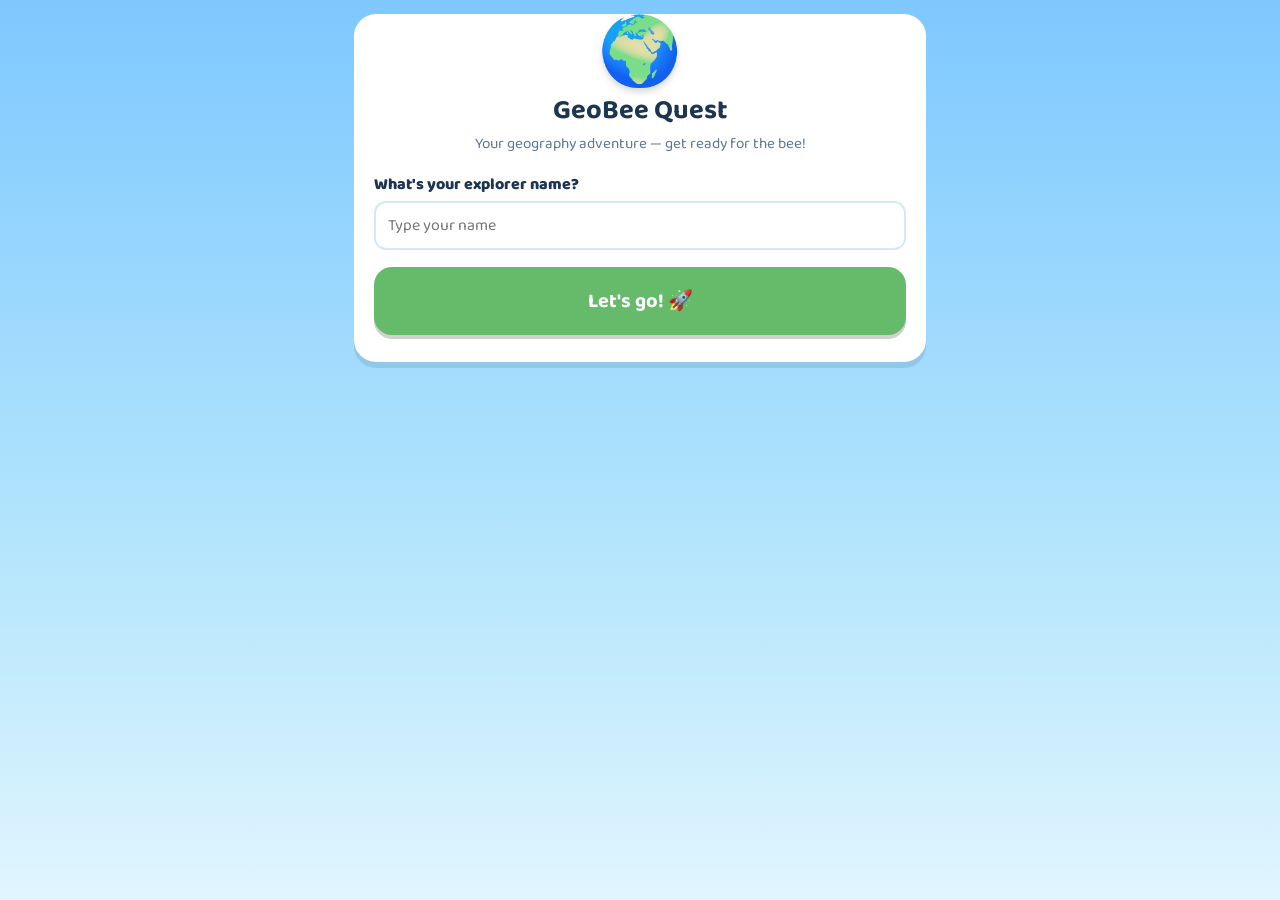
==== geo-bee-quest/index.html @ e9748aa7 "Add GeoBee Quest: adaptive geography-bee training app for kids Static web app (no build step, no AI " ====
<!DOCTYPE html>
<html lang="en">
<head>
  <meta charset="UTF-8" />
  <meta name="viewport" content="width=device-width, initial-scale=1.0, user-scalable=no" />
  <meta name="theme-color" content="#7ec8ff" />
  <title>GeoBee Quest 🌍</title>
  <link rel="icon" href="data:image/svg+xml,<svg xmlns='http://www.w3.org/2000/svg' viewBox='0 0 100 100'><text y='.9em' font-size='90'>🌍</text></svg>" />
  <link rel="preconnect" href="https://fonts.googleapis.com" />
  <link href="https://fonts.googleapis.com/css2?family=Baloo+2:wght@500;700;800&display=swap" rel="stylesheet" />
  <link rel="stylesheet" href="css/style.css" />
</head>
<body>
  <div id="app">
    <div id="screen-welcome" class="screen"></div>
    <div id="screen-home" class="screen"></div>
    <div id="screen-quiz" class="screen"></div>
    <div id="screen-summary" class="screen"></div>
    <div id="screen-progress" class="screen"></div>
    <div id="screen-settings" class="screen"></div>
  </div>
  <noscript><p style="text-align:center;padding:2rem">GeoBee Quest needs JavaScript to run.</p></noscript>
  <script src="js/config.js"></script>
  <script src="js/data.js"></script>
  <script src="js/questions.js"></script>
  <script src="js/engine.js"></script>
  <script src="js/sync.js"></script>
  <script src="js/app.js"></script>
</body>
</html>
---- geo-bee-quest/css/style.css ----
/* GeoBee Quest — playful, big-touch-target UI for a young reader. */
* { box-sizing: border-box; margin: 0; padding: 0; }
:root {
  --bg1: #7ec8ff; --bg2: #b3e5fc; --card: #ffffff;
  --ink: #1c3550; --ink-soft: #5b7893;
  --sun: #ffd54f; --grass: #66bb6a; --grass-dark: #2e7d32;
  --berry: #ef5350; --berry-dark: #b71c1c;
  --violet: #7e57c2; --sky: #29b6f6; --amber: #ffa726;
  --radius: 22px;
  --shadow: 0 6px 0 rgba(28, 53, 80, 0.12);
}
html { -webkit-text-size-adjust: 100%; }
body {
  font-family: "Baloo 2", "Comic Sans MS", "Chalkboard SE", "Segoe UI", system-ui, sans-serif;
  background: linear-gradient(180deg, var(--bg1), var(--bg2) 60%, #e1f5fe);
  min-height: 100vh; color: var(--ink);
  display: flex; justify-content: center;
}
#app { width: 100%; max-width: 600px; padding: 14px 14px 40px; }

.screen { display: none; animation: pop-in 0.25s ease; }
.screen.active { display: block; }
@keyframes pop-in { from { opacity: 0; transform: translateY(8px); } to { opacity: 1; transform: none; } }

.card {
  background: var(--card); border-radius: var(--radius);
  box-shadow: var(--shadow); padding: 20px; margin-bottom: 14px;
}

h1 { font-size: 1.7rem; }
h2 { font-size: 1.25rem; margin-bottom: 8px; }
.muted { color: var(--ink-soft); font-size: 0.95rem; }
.center { text-align: center; }

button {
  font-family: inherit; font-size: 1.05rem; font-weight: 700;
  border: none; border-radius: 18px; cursor: pointer;
  padding: 14px 18px; color: #fff; background: var(--sky);
  box-shadow: 0 4px 0 rgba(0, 0, 0, 0.18);
  transition: transform 0.06s ease, filter 0.15s;
  -webkit-tap-highlight-color: transparent;
}
button:active { transform: translateY(3px); box-shadow: 0 1px 0 rgba(0,0,0,0.18); }
button:disabled { filter: grayscale(0.6); opacity: 0.7; cursor: default; }
button.big { width: 100%; font-size: 1.25rem; padding: 18px; margin: 7px 0; }
button.green { background: var(--grass); }
button.violet { background: var(--violet); }
button.amber { background: var(--amber); }
button.berry { background: var(--berry); }
button.ghost {
  background: #eef6ff; color: var(--ink); box-shadow: 0 3px 0 rgba(28,53,80,0.12);
}
button.small { font-size: 0.9rem; padding: 8px 14px; border-radius: 12px; }

/* home */
.mascot { font-size: 4.2rem; line-height: 1; filter: drop-shadow(0 4px 3px rgba(0,0,0,0.15)); }
.hero { text-align: center; padding-top: 8px; }
.rank-chip {
  display: inline-block; background: #fff8e1; border: 2px solid var(--sun);
  border-radius: 999px; padding: 4px 14px; font-weight: 800; margin: 6px 0;
}
.xp-bar { background: #e3f2fd; border-radius: 999px; height: 16px; overflow: hidden; margin: 8px 0 2px; }
.xp-bar > div { background: linear-gradient(90deg, var(--sun), var(--amber)); height: 100%; border-radius: 999px; transition: width 0.6s ease; }
.due-chip { display: inline-block; background: #fff3e0; border-radius: 999px; padding: 4px 12px; font-size: 0.9rem; font-weight: 700; color: #e65100; }

/* quiz */
.quiz-top { display: flex; align-items: center; justify-content: space-between; margin-bottom: 10px; gap: 8px; }
.quiz-top .stat { background: #ffffffcc; border-radius: 999px; padding: 5px 12px; font-weight: 800; font-size: 0.95rem; }
.icon-btn { background: #ffffffcc; color: var(--ink); border-radius: 999px; padding: 6px 13px; box-shadow: none; font-size: 1rem; }
.topic-chip { display: inline-block; background: #ede7f6; color: var(--violet); border-radius: 999px; padding: 3px 12px; font-weight: 800; font-size: 0.85rem; margin-bottom: 8px; }
.mode-chip { display: inline-block; border-radius: 999px; padding: 3px 12px; font-weight: 800; font-size: 0.85rem; margin-bottom: 8px; margin-left: 6px; }
.mode-review { background: #fff3e0; color: #e65100; }
.mode-challenge { background: #fce4ec; color: #ad1457; }
.mode-reask { background: #e1f5fe; color: #01579b; }
.prompt { font-size: 1.35rem; font-weight: 800; line-height: 1.35; margin: 6px 0 14px; }
.qmedia { text-align: center; margin: 10px 0 16px; }
.qmedia img.flag { width: min(200px, 60%); border-radius: 10px; box-shadow: 0 3px 10px rgba(0,0,0,0.25); }
.qmedia .flag-emoji { font-size: 5rem; line-height: 1; }

.options { display: grid; gap: 10px; }
.options.flags { grid-template-columns: 1fr 1fr; }
.opt {
  background: #f2f7ff; color: var(--ink); text-align: left;
  border: 3px solid #d7e7fb; border-radius: 16px; padding: 14px 16px;
  font-size: 1.1rem; font-weight: 700; box-shadow: 0 3px 0 #d7e7fb;
}
.options.flags .opt { text-align: center; }
.opt img.flag { width: 90%; max-width: 130px; border-radius: 8px; box-shadow: 0 2px 6px rgba(0,0,0,0.2); }
.opt .flag-emoji { font-size: 3rem; }
.opt.correct { background: #e8f5e9; border-color: var(--grass); box-shadow: 0 3px 0 var(--grass); }
.opt.wrong { background: #ffebee; border-color: var(--berry); box-shadow: 0 3px 0 var(--berry); animation: shake 0.35s; }
.opt.reveal { border-color: var(--grass); }
@keyframes shake { 0%,100% { transform: translateX(0); } 25% { transform: translateX(-6px); } 75% { transform: translateX(6px); } }

.typed-row { display: flex; gap: 8px; margin-top: 6px; }
.typed-row input {
  flex: 1; font-family: inherit; font-size: 1.15rem; font-weight: 700;
  padding: 12px 14px; border: 3px solid #d7e7fb; border-radius: 14px; color: var(--ink);
}
.typed-row input:focus { outline: none; border-color: var(--sky); }

.feedback { border-radius: 16px; padding: 14px 16px; margin-top: 14px; animation: pop-in 0.2s ease; }
.feedback.good { background: #e8f5e9; border: 3px solid var(--grass); }
.feedback.bad { background: #ffebee; border: 3px solid var(--berry); }
.feedback .headline { font-size: 1.15rem; font-weight: 800; }
.feedback .fact { margin-top: 6px; font-size: 0.98rem; color: var(--ink-soft); }
.feedback .xp-gain { color: var(--grass-dark); font-weight: 800; }

.teach { text-align: center; padding: 10px 0; }
.teach .new-tag { display: inline-block; background: #fff8e1; border: 2px solid var(--sun); color: #b26a00; border-radius: 999px; padding: 3px 14px; font-weight: 800; margin-bottom: 12px; }
.teach .teach-main { font-size: 1.45rem; font-weight: 800; line-height: 1.4; margin-bottom: 10px; }
.teach .fact { color: var(--ink-soft); margin-bottom: 8px; }

/* summary */
.stars { font-size: 3.2rem; letter-spacing: 6px; }
.summary-line { font-size: 1.2rem; font-weight: 800; margin: 6px 0; }
.event-chip { display: inline-block; background: #ede7f6; border-radius: 999px; padding: 6px 14px; margin: 4px; font-weight: 700; }

/* progress */
.topic-row { margin-bottom: 14px; }
.topic-head { display: flex; justify-content: space-between; align-items: baseline; font-weight: 800; }
.tier-stars { color: var(--amber); font-size: 0.95rem; }
.bar { background: #e3f2fd; height: 14px; border-radius: 999px; overflow: hidden; margin: 5px 0; display: flex; }
.bar .seg-mastered { background: var(--grass); height: 100%; }
.bar .seg-known { background: #aed581; height: 100%; }
.bar .seg-learning { background: var(--sun); height: 100%; }
.counts { font-size: 0.85rem; color: var(--ink-soft); }
.weak-list { margin: 6px 0 0 0; padding-left: 18px; font-size: 0.92rem; color: var(--ink-soft); }
.badge-grid { display: flex; flex-wrap: wrap; gap: 8px; }
.badge-tile { background: #f9fbe7; border: 2px solid #dce775; border-radius: 14px; padding: 8px 12px; text-align: center; min-width: 86px; }
.badge-tile.locked { filter: grayscale(1); opacity: 0.45; border-color: #ddd; background: #f5f5f5; }
.badge-tile .b-emoji { font-size: 1.6rem; }
.badge-tile .b-name { font-size: 0.78rem; font-weight: 800; }

/* settings */
.field { margin: 10px 0; }
.field label { font-weight: 800; display: block; margin-bottom: 4px; }
.field input[type="text"], .field input[type="email"], .field input[type="password"], .field textarea {
  width: 100%; font-family: inherit; font-size: 1rem; padding: 10px 12px;
  border: 2px solid #d7e7fb; border-radius: 12px; color: var(--ink);
}
.toggle-row { display: flex; align-items: center; justify-content: space-between; padding: 9px 0; border-bottom: 1px dashed #e0ecf8; }
.toggle-row:last-child { border-bottom: none; }
.toggle-row .t-label { font-weight: 700; }
.switch { position: relative; width: 52px; height: 30px; flex: none; }
.switch input { opacity: 0; width: 0; height: 0; }
.switch span {
  position: absolute; inset: 0; background: #cfd8dc; border-radius: 999px; transition: 0.2s; cursor: pointer;
}
.switch span::before {
  content: ""; position: absolute; width: 24px; height: 24px; border-radius: 50%;
  background: #fff; top: 3px; left: 3px; transition: 0.2s; box-shadow: 0 1px 3px rgba(0,0,0,0.3);
}
.switch input:checked + span { background: var(--grass); }
.switch input:checked + span::before { transform: translateX(22px); }

.row { display: flex; gap: 8px; flex-wrap: wrap; }
.row > button { flex: 1; }
.note { font-size: 0.85rem; color: var(--ink-soft); margin-top: 6px; }
.sync-ok { color: var(--grass-dark); font-weight: 700; }
.sync-warn { color: #e65100; font-weight: 700; }

/* confetti */
.confetti { position: fixed; top: -40px; font-size: 1.6rem; pointer-events: none; z-index: 99; animation: fall linear forwards; }
@keyframes fall {
  to { transform: translateY(110vh) rotate(720deg); opacity: 0.7; }
}
@media (max-width: 380px) {
  .prompt { font-size: 1.18rem; }
  .options.flags { grid-template-columns: 1fr; }
}
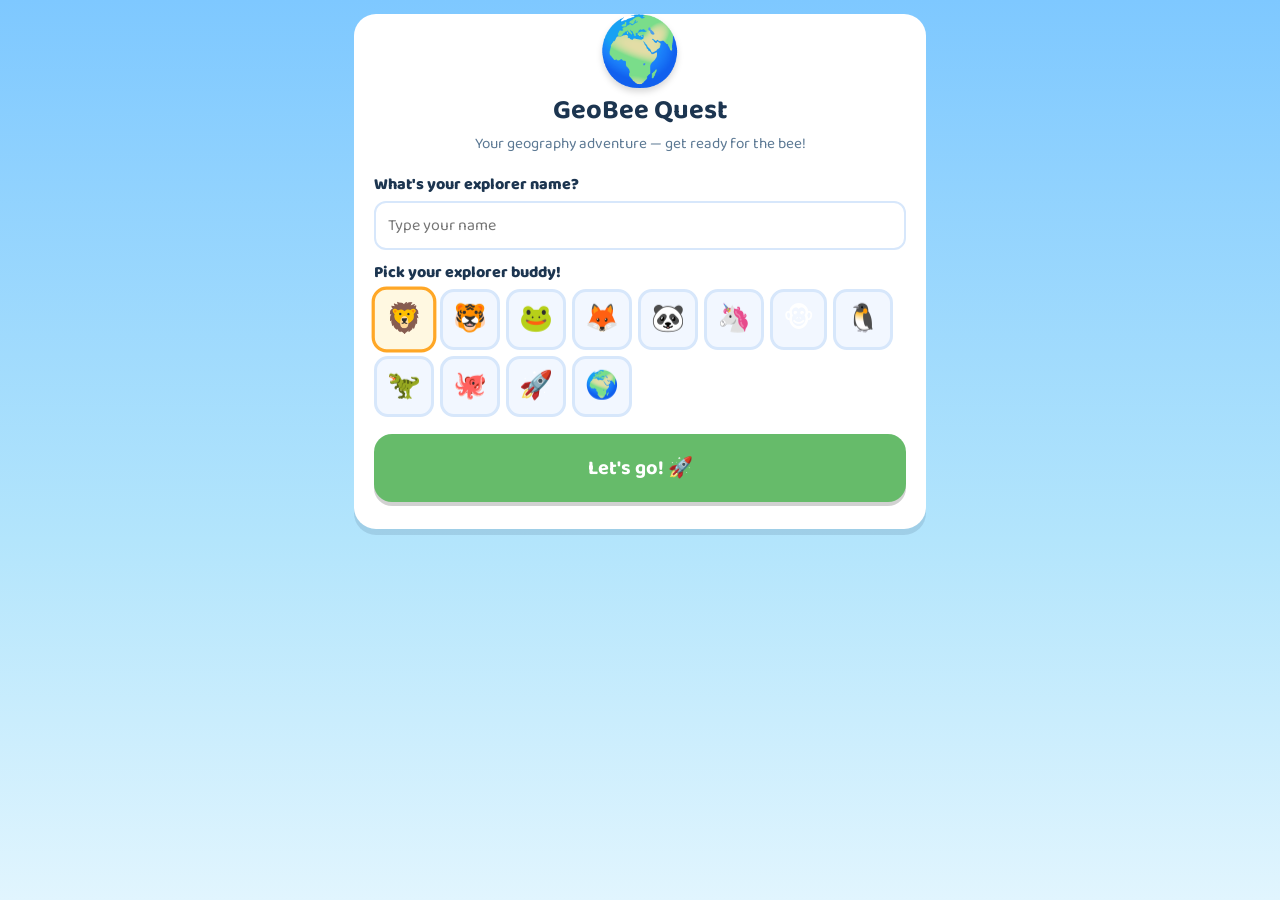
==== commit 2e9eb3f6: "GeoBee Quest v2: maps, voice answers, countdown coach, profiles, fun layer - Real map questions: tap" ====
--- a/geo-bee-quest/index.html
+++ b/geo-bee-quest/index.html
@@ -22,6 +22,7 @@
   <noscript><p style="text-align:center;padding:2rem">GeoBee Quest needs JavaScript to run.</p></noscript>
   <script src="js/config.js"></script>
   <script src="js/data.js"></script>
+  <script src="js/maps.js"></script>
   <script src="js/questions.js"></script>
   <script src="js/engine.js"></script>
   <script src="js/sync.js"></script>
--- a/geo-bee-quest/css/style.css
+++ b/geo-bee-quest/css/style.css
@@ -169,3 +169,55 @@
   .prompt { font-size: 1.18rem; }
   .options.flags { grid-template-columns: 1fr; }
 }
+
+/* ---- v2: maps ---- */
+.map-svg { width: 100%; height: auto; background: #dff2ff; border-radius: 14px; }
+.map-svg path { fill: #f0e6c8; stroke: #b9a97e; stroke-width: 1; }
+.map-svg.world path { fill: #e8dfc2; stroke: #b9a97e; stroke-width: 0.6; }
+.map-svg path.hl { fill: var(--violet); stroke: #4527a0; stroke-width: 1.5; }
+.map-svg.clickable path { cursor: pointer; }
+.map-svg.clickable path:hover { fill: #ffe082; }
+.map-svg path.good { fill: var(--grass); stroke: var(--grass-dark); animation: map-pop 0.5s ease; }
+.map-svg path.bad { fill: var(--berry); stroke: var(--berry-dark); animation: shake 0.35s; }
+@keyframes map-pop { 0% { opacity: 0.3; } 50% { opacity: 1; } }
+.pulse-ring { fill: none; stroke: #ff6f00; stroke-width: 3; animation: pulse-ring 1.2s ease-out infinite; pointer-events: none; }
+@keyframes pulse-ring { 0% { r: 14; opacity: 1; } 100% { r: 34; opacity: 0; } }
+
+/* ---- v2: fun ---- */
+.mascot.bounce { animation: bounce 2.4s ease-in-out infinite; display: inline-block; }
+@keyframes bounce { 0%, 100% { transform: translateY(0); } 50% { transform: translateY(-8px); } }
+.avatar-grid { display: flex; flex-wrap: wrap; gap: 6px; }
+.avatar-pick { font-size: 1.7rem; background: #f2f7ff; border: 3px solid #d7e7fb; border-radius: 14px; padding: 6px 10px; box-shadow: none; }
+.avatar-pick.sel { border-color: var(--amber); background: #fff8e1; transform: scale(1.08); }
+.avatar-chip { position: absolute; top: 12px; right: 12px; font-size: 1.5rem; background: #f2f7ff; border: 2px solid #d7e7fb; border-radius: 999px; padding: 6px 10px; box-shadow: none; }
+.hero { position: relative; }
+.celebrate-overlay {
+  position: fixed; inset: 0; background: rgba(28, 53, 80, 0.55); z-index: 90;
+  display: flex; align-items: center; justify-content: center; animation: pop-in 0.2s ease; padding: 20px;
+}
+.celebrate-box {
+  background: #fff; border-radius: 24px; padding: 26px; text-align: center;
+  max-width: 480px; width: 100%; max-height: 84vh; overflow-y: auto; box-shadow: 0 10px 40px rgba(0,0,0,0.35);
+}
+.celebrate-box .c-emoji { font-size: 4.5rem; animation: bounce 1.2s ease-in-out infinite; }
+.profile-list { display: flex; flex-direction: column; gap: 8px; margin-top: 12px; }
+.sticker-grid { display: flex; flex-wrap: wrap; gap: 6px; justify-content: center; margin: 12px 0; }
+.sticker { font-size: 1.9rem; background: #f9fbe7; border: 2px solid #dce775; border-radius: 12px; padding: 5px 8px; }
+.sticker.locked { filter: grayscale(1); opacity: 0.35; }
+.coach { background: #fffde7; border: 2px dashed var(--sun); }
+.coach-line { font-size: 1.02rem; margin: 4px 0; }
+.quest-bar { display: flex; align-items: center; gap: 10px; margin-top: 8px; font-weight: 800; font-size: 0.95rem; }
+#btn-mic.listening { animation: pulse 1s infinite; background: var(--berry); }
+@keyframes pulse { 0%, 100% { transform: scale(1); } 50% { transform: scale(1.12); } }
+
+/* ---- v2: print review sheet ---- */
+#print-sheet { display: none; }
+@media print {
+  body { background: #fff; display: block; }
+  #app, .confetti, .celebrate-overlay { display: none !important; }
+  #print-sheet { display: block !important; font-family: Georgia, serif; color: #000; padding: 24px; }
+  #print-sheet h1 { font-size: 20pt; margin-bottom: 4px; }
+  #print-sheet h2 { font-size: 14pt; margin: 14px 0 4px; }
+  #print-sheet ul { margin-left: 20px; }
+  #print-sheet li { margin: 3px 0; font-size: 11pt; }
+}
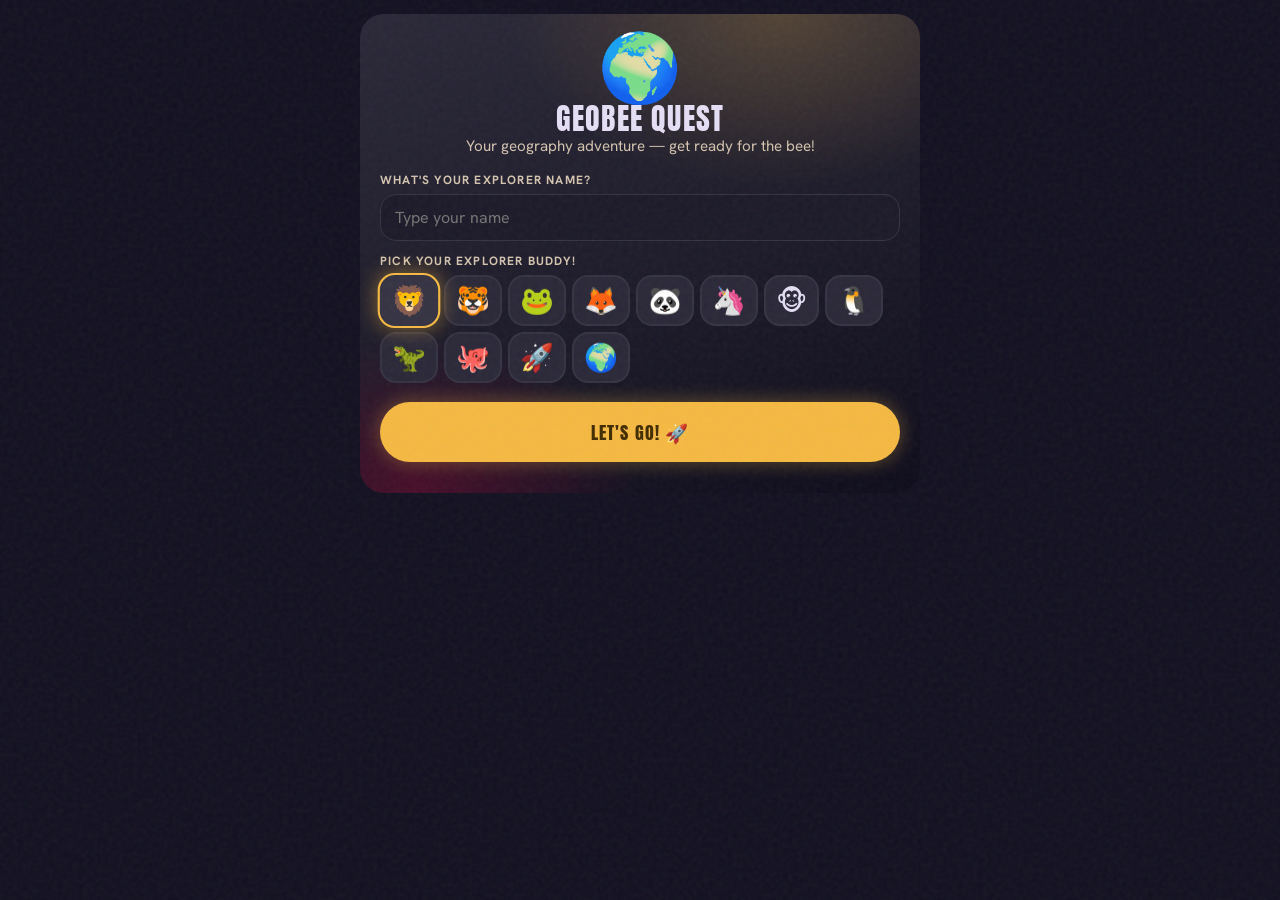
==== commit 6df24dea: "Restyle to TollyPlay Night-Show design system Port the Modern Cinematic pattern language from tollyp" ====
--- a/geo-bee-quest/index.html
+++ b/geo-bee-quest/index.html
@@ -3,14 +3,14 @@
 <head>
   <meta charset="UTF-8" />
   <meta name="viewport" content="width=device-width, initial-scale=1.0, user-scalable=no" />
-  <meta name="theme-color" content="#7ec8ff" />
+  <meta name="theme-color" content="#131121" />
   <title>GeoBee Quest 🌍</title>
   <link rel="icon" href="data:image/svg+xml,<svg xmlns='http://www.w3.org/2000/svg' viewBox='0 0 100 100'><text y='.9em' font-size='90'>🌍</text></svg>" />
   <link rel="preconnect" href="https://fonts.googleapis.com" />
-  <link href="https://fonts.googleapis.com/css2?family=Baloo+2:wght@500;700;800&display=swap" rel="stylesheet" />
+  <link href="https://fonts.googleapis.com/css2?family=Anton&family=Hanken+Grotesk:wght@400;500;700&display=swap" rel="stylesheet" />
   <link rel="stylesheet" href="css/style.css" />
 </head>
-<body>
+<body class="film-grain">
   <div id="app">
     <div id="screen-welcome" class="screen"></div>
     <div id="screen-home" class="screen"></div>
--- a/geo-bee-quest/css/style.css
+++ b/geo-bee-quest/css/style.css
@@ -1,223 +1,371 @@
-/* GeoBee Quest — playful, big-touch-target UI for a young reader. */
+/* GeoBee Quest — "Night Expedition" theme.
+ * Design language ported from TollyPlay's Night-Show system (design/DESIGN.md):
+ * Midnight Indigo tonal layering (no drop shadows), Marquee Gold primary,
+ * magenta-red urgency, emerald success, Anton display + Hanken Grotesk body,
+ * full-pill buttons, glow accents, film-grain overlay, blurred overlays.
+ */
 * { box-sizing: border-box; margin: 0; padding: 0; }
 :root {
-  --bg1: #7ec8ff; --bg2: #b3e5fc; --card: #ffffff;
-  --ink: #1c3550; --ink-soft: #5b7893;
-  --sun: #ffd54f; --grass: #66bb6a; --grass-dark: #2e7d32;
-  --berry: #ef5350; --berry-dark: #b71c1c;
-  --violet: #7e57c2; --sky: #29b6f6; --amber: #ffa726;
-  --radius: 22px;
-  --shadow: 0 6px 0 rgba(28, 53, 80, 0.12);
-}
-html { -webkit-text-size-adjust: 100%; }
+  /* Night-Show palette */
+  --surface: #131121;
+  --surface-lowest: #0e0c1b;
+  --surface-low: #1c1a29;
+  --surface-container: #201e2d;
+  --surface-high: #2a2838;
+  --surface-highest: #353343;
+  --on-surface: #e5dff5;
+  --on-variant: #d4c4af;
+  --outline: #9c8f7b;
+  --outline-variant: #504535;
+
+  --gold: #f5b942;
+  --gold-bright: #ffda9c;
+  --on-gold: #422d00;
+
+  --urgent: #e4405f;
+  --urgent-deep: #a20234;
+  --urgent-soft: #ffb2b9;
+
+  --success: #34c759;
+  --success-bright: #6efa85;
+
+  --font-display: "Anton", "Arial Narrow", sans-serif;
+  --font-body: "Hanken Grotesk", "Segoe UI", system-ui, sans-serif;
+
+  --r-sm: 0.5rem; --r: 1rem; --r-md: 1.5rem; --r-lg: 2rem; --r-full: 9999px;
+}
+html { -webkit-text-size-adjust: 100%; background: var(--surface); }
 body {
-  font-family: "Baloo 2", "Comic Sans MS", "Chalkboard SE", "Segoe UI", system-ui, sans-serif;
-  background: linear-gradient(180deg, var(--bg1), var(--bg2) 60%, #e1f5fe);
-  min-height: 100vh; color: var(--ink);
+  font-family: var(--font-body);
+  background: var(--surface);
+  min-height: 100vh; color: var(--on-surface);
   display: flex; justify-content: center;
 }
-#app { width: 100%; max-width: 600px; padding: 14px 14px 40px; }
-
-.screen { display: none; animation: pop-in 0.25s ease; }
-.screen.active { display: block; }
+/* Film-grain overlay (base layer, ~5% opacity) */
+body.film-grain::before {
+  content: ""; position: fixed; inset: 0; pointer-events: none; opacity: 0.05;
+  background-image: url("data:image/svg+xml,%3Csvg viewBox='0 0 200 200' xmlns='http://www.w3.org/2000/svg'%3E%3Cfilter id='n'%3E%3CfeTurbulence type='fractalNoise' baseFrequency='0.9' numOctaves='2'/%3E%3C/filter%3E%3Crect width='100%25' height='100%25' filter='url(%23n)'/%3E%3C/svg%3E");
+  z-index: 50;
+}
+#app { width: 100%; max-width: 600px; padding: 14px 20px 48px; }
+
+.screen { display: none; }
+.screen.active { display: block; animation: rise 0.5s cubic-bezier(0.2, 0.7, 0.3, 1) both; }
+@keyframes rise { from { opacity: 0; transform: translateY(18px); } to { opacity: 1; transform: none; } }
 @keyframes pop-in { from { opacity: 0; transform: translateY(8px); } to { opacity: 1; transform: none; } }
 
 .card {
-  background: var(--card); border-radius: var(--radius);
-  box-shadow: var(--shadow); padding: 20px; margin-bottom: 14px;
-}
-
-h1 { font-size: 1.7rem; }
-h2 { font-size: 1.25rem; margin-bottom: 8px; }
-.muted { color: var(--ink-soft); font-size: 0.95rem; }
+  background: var(--surface-container); border-radius: var(--r-md);
+  padding: 24px 20px; margin-bottom: 16px;
+}
+
+h1 {
+  font-family: var(--font-display); font-weight: 400; font-size: 1.9rem;
+  letter-spacing: 0.04em; text-transform: uppercase; line-height: 1.15;
+}
+h2 {
+  font-family: var(--font-display); font-weight: 400; font-size: 1.25rem;
+  letter-spacing: 0.05em; text-transform: uppercase; color: var(--gold-bright);
+  margin-bottom: 10px;
+}
+.muted { color: var(--on-variant); font-size: 0.95rem; }
 .center { text-align: center; }
-
+.title-sheen {
+  background: linear-gradient(110deg, #e5dff5 38%, #ffda9c 50%, #f5b942 55%, #e5dff5 66%);
+  background-size: 200% auto;
+  -webkit-background-clip: text; background-clip: text; color: transparent;
+  animation: sheen 5s linear infinite;
+}
+@keyframes sheen { 0% { background-position: 200% center; } 100% { background-position: -200% center; } }
+
+/* ---- buttons: full-pill, gold primary, tonal secondary ---- */
 button {
-  font-family: inherit; font-size: 1.05rem; font-weight: 700;
-  border: none; border-radius: 18px; cursor: pointer;
-  padding: 14px 18px; color: #fff; background: var(--sky);
-  box-shadow: 0 4px 0 rgba(0, 0, 0, 0.18);
-  transition: transform 0.06s ease, filter 0.15s;
+  font-family: var(--font-body); font-size: 1rem; font-weight: 700;
+  border: none; border-radius: var(--r-full); cursor: pointer;
+  padding: 13px 20px; color: var(--on-surface); background: var(--surface-high);
+  transition: transform 0.12s ease, opacity 0.15s, box-shadow 0.2s;
   -webkit-tap-highlight-color: transparent;
-}
-button:active { transform: translateY(3px); box-shadow: 0 1px 0 rgba(0,0,0,0.18); }
-button:disabled { filter: grayscale(0.6); opacity: 0.7; cursor: default; }
-button.big { width: 100%; font-size: 1.25rem; padding: 18px; margin: 7px 0; }
-button.green { background: var(--grass); }
-button.violet { background: var(--violet); }
-button.amber { background: var(--amber); }
-button.berry { background: var(--berry); }
-button.ghost {
-  background: #eef6ff; color: var(--ink); box-shadow: 0 3px 0 rgba(28,53,80,0.12);
-}
-button.small { font-size: 0.9rem; padding: 8px 14px; border-radius: 12px; }
-
-/* home */
-.mascot { font-size: 4.2rem; line-height: 1; filter: drop-shadow(0 4px 3px rgba(0,0,0,0.15)); }
-.hero { text-align: center; padding-top: 8px; }
+  min-height: 48px;
+}
+button:hover { opacity: 0.92; }
+button:active { transform: scale(0.95); }
+button:disabled { opacity: 0.5; cursor: default; }
+button.big {
+  width: 100%; margin: 7px 0; padding: 16px 20px;
+  font-family: var(--font-display); font-weight: 400; font-size: 1.15rem;
+  letter-spacing: 0.06em; text-transform: uppercase;
+}
+button.green {
+  background: var(--gold); color: var(--on-gold);
+  box-shadow: 0 0 18px 2px rgb(245 185 66 / 0.3);
+}
+button.violet { background: var(--surface-highest); color: var(--gold-bright); border: 1px solid var(--outline-variant); }
+button.amber { background: var(--surface-highest); color: var(--urgent-soft); border: 1px solid var(--outline-variant); }
+button.berry { background: var(--urgent-deep); color: #ffdad6; }
+button.ghost { background: var(--surface-high); color: var(--on-surface); }
+button.small { font-size: 0.85rem; padding: 8px 16px; min-height: 36px; }
+
+/* ---- hero: cinematic backdrop with marquee glows ---- */
+.hero {
+  text-align: center; padding-top: 20px; position: relative; overflow: hidden;
+  background:
+    radial-gradient(ellipse 80% 60% at 75% 0%, rgb(245 185 66 / 0.22), transparent 60%),
+    radial-gradient(ellipse 60% 50% at 10% 100%, rgb(162 2 52 / 0.35), transparent 65%),
+    linear-gradient(160deg, #2a2838 0%, #1c1a29 55%, #0e0c1b 100%);
+}
+.mascot { font-size: 4.2rem; line-height: 1; }
+.mascot.bounce { animation: floaty 6s ease-in-out infinite; display: inline-block; }
+@keyframes floaty { 0%, 100% { transform: translateY(0); } 50% { transform: translateY(-8px); } }
 .rank-chip {
-  display: inline-block; background: #fff8e1; border: 2px solid var(--sun);
-  border-radius: 999px; padding: 4px 14px; font-weight: 800; margin: 6px 0;
-}
-.xp-bar { background: #e3f2fd; border-radius: 999px; height: 16px; overflow: hidden; margin: 8px 0 2px; }
-.xp-bar > div { background: linear-gradient(90deg, var(--sun), var(--amber)); height: 100%; border-radius: 999px; transition: width 0.6s ease; }
-.due-chip { display: inline-block; background: #fff3e0; border-radius: 999px; padding: 4px 12px; font-size: 0.9rem; font-weight: 700; color: #e65100; }
-
-/* quiz */
-.quiz-top { display: flex; align-items: center; justify-content: space-between; margin-bottom: 10px; gap: 8px; }
-.quiz-top .stat { background: #ffffffcc; border-radius: 999px; padding: 5px 12px; font-weight: 800; font-size: 0.95rem; }
-.icon-btn { background: #ffffffcc; color: var(--ink); border-radius: 999px; padding: 6px 13px; box-shadow: none; font-size: 1rem; }
-.topic-chip { display: inline-block; background: #ede7f6; color: var(--violet); border-radius: 999px; padding: 3px 12px; font-weight: 800; font-size: 0.85rem; margin-bottom: 8px; }
-.mode-chip { display: inline-block; border-radius: 999px; padding: 3px 12px; font-weight: 800; font-size: 0.85rem; margin-bottom: 8px; margin-left: 6px; }
-.mode-review { background: #fff3e0; color: #e65100; }
-.mode-challenge { background: #fce4ec; color: #ad1457; }
-.mode-reask { background: #e1f5fe; color: #01579b; }
-.prompt { font-size: 1.35rem; font-weight: 800; line-height: 1.35; margin: 6px 0 14px; }
+  display: inline-block; background: var(--surface-container);
+  border: 1px solid var(--outline-variant);
+  border-radius: var(--r-full); padding: 5px 14px; margin: 6px 3px;
+  font-size: 0.78rem; font-weight: 700; letter-spacing: 0.1em; text-transform: uppercase;
+  color: var(--gold-bright);
+}
+.xp-bar { background: var(--surface-lowest); border-radius: var(--r-full); height: 12px; overflow: hidden; margin: 12px 0 4px; }
+.xp-bar > div {
+  background: linear-gradient(90deg, var(--gold), var(--gold-bright)); height: 100%;
+  border-radius: var(--r-full); transition: width 0.6s ease;
+  box-shadow: 0 0 12px rgb(245 185 66 / 0.5);
+}
+.due-chip {
+  display: inline-block; background: var(--surface-high); border-radius: var(--r-full);
+  padding: 4px 12px; font-size: 0.8rem; font-weight: 700; letter-spacing: 0.06em; color: var(--gold);
+}
+
+/* ---- quiz ---- */
+.quiz-top {
+  position: sticky; top: 0; z-index: 40;
+  display: flex; align-items: center; justify-content: space-between;
+  gap: 8px; margin: 0 -20px 12px; padding: 10px 20px;
+  background: rgb(19 17 33 / 0.8); backdrop-filter: blur(16px); -webkit-backdrop-filter: blur(16px);
+}
+.quiz-top .stat {
+  background: var(--surface-container); border-radius: var(--r-full);
+  padding: 6px 13px; font-weight: 700; font-size: 0.85rem; letter-spacing: 0.08em; color: var(--on-variant);
+}
+.icon-btn { background: var(--surface-container); color: var(--on-surface); padding: 8px 15px; min-height: 40px; font-size: 0.95rem; }
+.topic-chip, .mode-chip {
+  display: inline-block; border-radius: var(--r-full); padding: 4px 12px;
+  font-size: 0.72rem; font-weight: 700; letter-spacing: 0.1em; text-transform: uppercase;
+  margin-bottom: 10px;
+}
+.topic-chip { background: var(--surface-high); color: var(--gold-bright); }
+.mode-chip { margin-left: 6px; }
+.mode-review { background: var(--surface-high); color: var(--gold); }
+.mode-challenge { background: var(--urgent-deep); color: var(--urgent-soft); }
+.mode-reask { background: var(--surface-highest); color: var(--success-bright); }
+.prompt { font-size: 1.32rem; font-weight: 700; line-height: 1.4; margin: 6px 0 14px; }
 .qmedia { text-align: center; margin: 10px 0 16px; }
-.qmedia img.flag { width: min(200px, 60%); border-radius: 10px; box-shadow: 0 3px 10px rgba(0,0,0,0.25); }
+.qmedia img.flag { width: min(200px, 60%); border-radius: var(--r-sm); box-shadow: 0 0 20px rgb(0 0 0 / 0.5); }
 .qmedia .flag-emoji { font-size: 5rem; line-height: 1; }
 
+/* Answer chips: stroked when idle, fill green/red on validation */
 .options { display: grid; gap: 10px; }
 .options.flags { grid-template-columns: 1fr 1fr; }
 .opt {
-  background: #f2f7ff; color: var(--ink); text-align: left;
-  border: 3px solid #d7e7fb; border-radius: 16px; padding: 14px 16px;
-  font-size: 1.1rem; font-weight: 700; box-shadow: 0 3px 0 #d7e7fb;
-}
+  background: var(--surface-high); color: var(--on-surface); text-align: left;
+  border: 1px solid var(--surface-highest); border-radius: var(--r);
+  padding: 15px 18px; font-size: 1.05rem; font-weight: 600; min-height: 52px;
+}
+.opt:hover { border-color: var(--gold); opacity: 1; }
 .options.flags .opt { text-align: center; }
-.opt img.flag { width: 90%; max-width: 130px; border-radius: 8px; box-shadow: 0 2px 6px rgba(0,0,0,0.2); }
+.opt img.flag { width: 90%; max-width: 130px; border-radius: var(--r-sm); }
 .opt .flag-emoji { font-size: 3rem; }
-.opt.correct { background: #e8f5e9; border-color: var(--grass); box-shadow: 0 3px 0 var(--grass); }
-.opt.wrong { background: #ffebee; border-color: var(--berry); box-shadow: 0 3px 0 var(--berry); animation: shake 0.35s; }
-.opt.reveal { border-color: var(--grass); }
+.opt.correct {
+  background: rgb(52 199 89 / 0.16); border-color: var(--success); color: var(--success-bright);
+  box-shadow: 0 0 18px 2px rgb(52 199 89 / 0.3);
+}
+.opt.wrong {
+  background: rgb(164 2 52 / 0.25); border-color: var(--urgent); color: var(--urgent-soft);
+  animation: shake 0.35s;
+}
+.opt.reveal { border-color: var(--success); color: var(--success-bright); }
 @keyframes shake { 0%,100% { transform: translateX(0); } 25% { transform: translateX(-6px); } 75% { transform: translateX(6px); } }
 
 .typed-row { display: flex; gap: 8px; margin-top: 6px; }
 .typed-row input {
-  flex: 1; font-family: inherit; font-size: 1.15rem; font-weight: 700;
-  padding: 12px 14px; border: 3px solid #d7e7fb; border-radius: 14px; color: var(--ink);
-}
-.typed-row input:focus { outline: none; border-color: var(--sky); }
-
-.feedback { border-radius: 16px; padding: 14px 16px; margin-top: 14px; animation: pop-in 0.2s ease; }
-.feedback.good { background: #e8f5e9; border: 3px solid var(--grass); }
-.feedback.bad { background: #ffebee; border: 3px solid var(--berry); }
-.feedback .headline { font-size: 1.15rem; font-weight: 800; }
-.feedback .fact { margin-top: 6px; font-size: 0.98rem; color: var(--ink-soft); }
-.feedback .xp-gain { color: var(--grass-dark); font-weight: 800; }
+  flex: 1; min-width: 0; font-family: var(--font-body); font-size: 1.1rem; font-weight: 600;
+  padding: 12px 16px; background: var(--surface-low); color: var(--on-surface);
+  border: 1px solid var(--surface-highest); border-radius: var(--r);
+}
+.typed-row input::placeholder { color: var(--on-variant); opacity: 0.6; }
+.typed-row input:focus { outline: none; border-color: var(--gold); box-shadow: 0 0 12px rgb(245 185 66 / 0.25); }
+
+.feedback { border-radius: var(--r); padding: 15px 17px; margin-top: 14px; animation: pop-in 0.2s ease; }
+.feedback.good { background: rgb(52 199 89 / 0.12); border: 1px solid var(--success); }
+.feedback.bad { background: rgb(164 2 52 / 0.18); border: 1px solid var(--urgent); }
+.feedback .headline { font-size: 1.12rem; font-weight: 800; }
+.feedback.good .headline { color: var(--success-bright); }
+.feedback.bad .headline { color: var(--urgent-soft); }
+.feedback .fact { margin-top: 6px; font-size: 0.95rem; color: var(--on-variant); }
+.feedback .xp-gain { color: var(--gold); font-weight: 800; }
 
 .teach { text-align: center; padding: 10px 0; }
-.teach .new-tag { display: inline-block; background: #fff8e1; border: 2px solid var(--sun); color: #b26a00; border-radius: 999px; padding: 3px 14px; font-weight: 800; margin-bottom: 12px; }
-.teach .teach-main { font-size: 1.45rem; font-weight: 800; line-height: 1.4; margin-bottom: 10px; }
-.teach .fact { color: var(--ink-soft); margin-bottom: 8px; }
-
-/* summary */
+.teach .new-tag {
+  display: inline-block; background: var(--surface-highest); border: 1px solid var(--gold);
+  color: var(--gold-bright); border-radius: var(--r-full); padding: 4px 14px;
+  font-size: 0.75rem; font-weight: 700; letter-spacing: 0.12em; text-transform: uppercase;
+  margin-bottom: 12px; box-shadow: 0 0 18px 2px rgb(245 185 66 / 0.3);
+}
+.teach .teach-main {
+  font-family: var(--font-display); font-weight: 400; font-size: 1.6rem;
+  letter-spacing: 0.03em; line-height: 1.3; margin-bottom: 10px; color: var(--gold-bright);
+}
+.teach .fact { color: var(--on-variant); margin-bottom: 8px; }
+
+/* ---- summary ---- */
 .stars { font-size: 3.2rem; letter-spacing: 6px; }
-.summary-line { font-size: 1.2rem; font-weight: 800; margin: 6px 0; }
-.event-chip { display: inline-block; background: #ede7f6; border-radius: 999px; padding: 6px 14px; margin: 4px; font-weight: 700; }
-
-/* progress */
-.topic-row { margin-bottom: 14px; }
-.topic-head { display: flex; justify-content: space-between; align-items: baseline; font-weight: 800; }
-.tier-stars { color: var(--amber); font-size: 0.95rem; }
-.bar { background: #e3f2fd; height: 14px; border-radius: 999px; overflow: hidden; margin: 5px 0; display: flex; }
-.bar .seg-mastered { background: var(--grass); height: 100%; }
-.bar .seg-known { background: #aed581; height: 100%; }
-.bar .seg-learning { background: var(--sun); height: 100%; }
-.counts { font-size: 0.85rem; color: var(--ink-soft); }
-.weak-list { margin: 6px 0 0 0; padding-left: 18px; font-size: 0.92rem; color: var(--ink-soft); }
+.summary-line { font-size: 1.15rem; font-weight: 800; margin: 6px 0; }
+.summary-line, .score-display { font-variant-numeric: tabular-nums; }
+.event-chip {
+  display: inline-block; background: var(--surface-highest); border: 1px solid var(--outline-variant);
+  border-radius: var(--r-full); padding: 6px 14px; margin: 4px; font-weight: 700; font-size: 0.9rem;
+  color: var(--gold-bright);
+}
+
+/* ---- progress (parent view) ---- */
+.topic-row { margin-bottom: 16px; }
+.topic-head { display: flex; justify-content: space-between; align-items: baseline; font-weight: 700; }
+.tier-stars { color: var(--gold); font-size: 0.9rem; letter-spacing: 0.08em; }
+.bar { background: var(--surface-lowest); height: 12px; border-radius: var(--r-full); overflow: hidden; margin: 6px 0; display: flex; }
+.bar .seg-mastered { background: var(--success); height: 100%; }
+.bar .seg-known { background: rgb(52 199 89 / 0.45); height: 100%; }
+.bar .seg-learning { background: var(--gold); height: 100%; }
+.counts { font-size: 0.84rem; color: var(--on-variant); }
+.weak-list { margin: 6px 0 0 0; padding-left: 18px; font-size: 0.9rem; color: var(--on-variant); }
 .badge-grid { display: flex; flex-wrap: wrap; gap: 8px; }
-.badge-tile { background: #f9fbe7; border: 2px solid #dce775; border-radius: 14px; padding: 8px 12px; text-align: center; min-width: 86px; }
-.badge-tile.locked { filter: grayscale(1); opacity: 0.45; border-color: #ddd; background: #f5f5f5; }
+.badge-tile {
+  background: var(--surface-high); border: 1px solid var(--outline-variant);
+  border-radius: var(--r); padding: 9px 12px; text-align: center; min-width: 86px;
+}
+.badge-tile.locked { filter: grayscale(1); opacity: 0.35; }
 .badge-tile .b-emoji { font-size: 1.6rem; }
-.badge-tile .b-name { font-size: 0.78rem; font-weight: 800; }
-
-/* settings */
-.field { margin: 10px 0; }
-.field label { font-weight: 800; display: block; margin-bottom: 4px; }
-.field input[type="text"], .field input[type="email"], .field input[type="password"], .field textarea {
-  width: 100%; font-family: inherit; font-size: 1rem; padding: 10px 12px;
-  border: 2px solid #d7e7fb; border-radius: 12px; color: var(--ink);
-}
-.toggle-row { display: flex; align-items: center; justify-content: space-between; padding: 9px 0; border-bottom: 1px dashed #e0ecf8; }
+.badge-tile .b-name { font-size: 0.72rem; font-weight: 700; letter-spacing: 0.05em; text-transform: uppercase; color: var(--on-variant); }
+
+/* ---- settings ---- */
+.field { margin: 12px 0; }
+.field label {
+  font-size: 0.75rem; font-weight: 700; letter-spacing: 0.1em; text-transform: uppercase;
+  color: var(--on-variant); display: block; margin-bottom: 6px;
+}
+.field input[type="text"], .field input[type="email"], .field input[type="password"],
+.field input[type="date"], .field textarea {
+  width: 100%; font-family: var(--font-body); font-size: 1rem; padding: 12px 14px;
+  background: var(--surface-low); color: var(--on-surface);
+  border: 1px solid var(--surface-highest); border-radius: var(--r);
+  color-scheme: dark;
+}
+.field input:focus, .field textarea:focus { outline: none; border-color: var(--gold); }
+.toggle-row { display: flex; align-items: center; justify-content: space-between; padding: 11px 0; border-bottom: 1px solid var(--surface-highest); }
 .toggle-row:last-child { border-bottom: none; }
-.toggle-row .t-label { font-weight: 700; }
+.toggle-row .t-label { font-weight: 600; font-size: 0.98rem; }
 .switch { position: relative; width: 52px; height: 30px; flex: none; }
 .switch input { opacity: 0; width: 0; height: 0; }
-.switch span {
-  position: absolute; inset: 0; background: #cfd8dc; border-radius: 999px; transition: 0.2s; cursor: pointer;
-}
+.switch span { position: absolute; inset: 0; background: var(--surface-highest); border-radius: var(--r-full); transition: 0.2s; cursor: pointer; }
 .switch span::before {
   content: ""; position: absolute; width: 24px; height: 24px; border-radius: 50%;
-  background: #fff; top: 3px; left: 3px; transition: 0.2s; box-shadow: 0 1px 3px rgba(0,0,0,0.3);
-}
-.switch input:checked + span { background: var(--grass); }
-.switch input:checked + span::before { transform: translateX(22px); }
+  background: var(--on-variant); top: 3px; left: 3px; transition: 0.2s;
+}
+.switch input:checked + span { background: var(--gold); box-shadow: 0 0 12px rgb(245 185 66 / 0.4); }
+.switch input:checked + span::before { transform: translateX(22px); background: var(--on-gold); }
 
 .row { display: flex; gap: 8px; flex-wrap: wrap; }
 .row > button { flex: 1; }
-.note { font-size: 0.85rem; color: var(--ink-soft); margin-top: 6px; }
-.sync-ok { color: var(--grass-dark); font-weight: 700; }
-.sync-warn { color: #e65100; font-weight: 700; }
-
-/* confetti */
+.note { font-size: 0.85rem; color: var(--on-variant); margin-top: 6px; }
+.sync-ok { color: var(--success-bright); font-weight: 700; }
+.sync-warn { color: var(--gold); font-weight: 700; }
+textarea { background: var(--surface-low); color: var(--on-surface); border: 1px solid var(--surface-highest); border-radius: var(--r); padding: 10px 12px; font-family: var(--font-body); }
+
+/* ---- confetti ---- */
 .confetti { position: fixed; top: -40px; font-size: 1.6rem; pointer-events: none; z-index: 99; animation: fall linear forwards; }
-@keyframes fall {
-  to { transform: translateY(110vh) rotate(720deg); opacity: 0.7; }
-}
-@media (max-width: 380px) {
-  .prompt { font-size: 1.18rem; }
-  .options.flags { grid-template-columns: 1fr; }
-}
-
-/* ---- v2: maps ---- */
-.map-svg { width: 100%; height: auto; background: #dff2ff; border-radius: 14px; }
-.map-svg path { fill: #f0e6c8; stroke: #b9a97e; stroke-width: 1; }
-.map-svg.world path { fill: #e8dfc2; stroke: #b9a97e; stroke-width: 0.6; }
-.map-svg path.hl { fill: var(--violet); stroke: #4527a0; stroke-width: 1.5; }
+@keyframes fall { to { transform: translateY(110vh) rotate(720deg); opacity: 0.7; } }
+
+/* ---- maps: night atlas ---- */
+.map-svg { width: 100%; height: auto; background: var(--surface-lowest); border-radius: var(--r); }
+.map-svg path { fill: var(--surface-highest); stroke: var(--surface-lowest); stroke-width: 1; }
+.map-svg.world path { stroke-width: 0.6; }
+.map-svg path.hl {
+  fill: var(--gold); stroke: var(--gold-bright); stroke-width: 1.5;
+  filter: drop-shadow(0 0 6px rgb(245 185 66 / 0.7));
+}
 .map-svg.clickable path { cursor: pointer; }
-.map-svg.clickable path:hover { fill: #ffe082; }
-.map-svg path.good { fill: var(--grass); stroke: var(--grass-dark); animation: map-pop 0.5s ease; }
-.map-svg path.bad { fill: var(--berry); stroke: var(--berry-dark); animation: shake 0.35s; }
+.map-svg.clickable path:hover { fill: var(--outline); }
+.map-svg path.good {
+  fill: var(--success); stroke: var(--success-bright);
+  filter: drop-shadow(0 0 6px rgb(52 199 89 / 0.7)); animation: map-pop 0.5s ease;
+}
+.map-svg path.bad { fill: var(--urgent); stroke: var(--urgent-soft); animation: shake 0.35s; }
 @keyframes map-pop { 0% { opacity: 0.3; } 50% { opacity: 1; } }
-.pulse-ring { fill: none; stroke: #ff6f00; stroke-width: 3; animation: pulse-ring 1.2s ease-out infinite; pointer-events: none; }
+.pulse-ring { fill: none; stroke: var(--gold); stroke-width: 3; animation: pulse-ring 1.2s ease-out infinite; pointer-events: none; }
 @keyframes pulse-ring { 0% { r: 14; opacity: 1; } 100% { r: 34; opacity: 0; } }
 
-/* ---- v2: fun ---- */
-.mascot.bounce { animation: bounce 2.4s ease-in-out infinite; display: inline-block; }
-@keyframes bounce { 0%, 100% { transform: translateY(0); } 50% { transform: translateY(-8px); } }
+/* ---- fun layer ---- */
 .avatar-grid { display: flex; flex-wrap: wrap; gap: 6px; }
-.avatar-pick { font-size: 1.7rem; background: #f2f7ff; border: 3px solid #d7e7fb; border-radius: 14px; padding: 6px 10px; box-shadow: none; }
-.avatar-pick.sel { border-color: var(--amber); background: #fff8e1; transform: scale(1.08); }
-.avatar-chip { position: absolute; top: 12px; right: 12px; font-size: 1.5rem; background: #f2f7ff; border: 2px solid #d7e7fb; border-radius: 999px; padding: 6px 10px; box-shadow: none; }
+.avatar-pick {
+  font-size: 1.7rem; background: var(--surface-high); border: 2px solid var(--surface-highest);
+  border-radius: var(--r); padding: 6px 10px; min-height: 48px;
+}
+.avatar-pick.sel {
+  border-color: var(--gold); background: var(--surface-highest);
+  box-shadow: 0 0 18px 2px rgb(245 185 66 / 0.4); transform: scale(1.08);
+}
+.avatar-chip {
+  position: absolute; top: 12px; right: 12px; z-index: 2; font-size: 1.4rem;
+  background: var(--surface-highest); border: 2px solid var(--gold); border-radius: 50%;
+  width: 48px; height: 48px; min-height: 48px; padding: 0;
+  box-shadow: 0 0 18px 2px rgb(245 185 66 / 0.3);
+}
 .hero { position: relative; }
 .celebrate-overlay {
-  position: fixed; inset: 0; background: rgba(28, 53, 80, 0.55); z-index: 90;
+  position: fixed; inset: 0; background: rgb(14 12 27 / 0.6); z-index: 90;
+  backdrop-filter: blur(20px); -webkit-backdrop-filter: blur(20px);
   display: flex; align-items: center; justify-content: center; animation: pop-in 0.2s ease; padding: 20px;
 }
 .celebrate-box {
-  background: #fff; border-radius: 24px; padding: 26px; text-align: center;
-  max-width: 480px; width: 100%; max-height: 84vh; overflow-y: auto; box-shadow: 0 10px 40px rgba(0,0,0,0.35);
-}
-.celebrate-box .c-emoji { font-size: 4.5rem; animation: bounce 1.2s ease-in-out infinite; }
+  background: var(--surface-high); border-radius: var(--r-lg); padding: 28px 24px; text-align: center;
+  max-width: 480px; width: 100%; max-height: 84vh; overflow-y: auto;
+  box-shadow: 0 0 25px rgb(245 185 66 / 0.5);
+}
+.celebrate-box .c-emoji { font-size: 4.5rem; animation: floaty 1.6s ease-in-out infinite; display: inline-block; }
+.celebrate-box h1 { color: var(--gold-bright); }
 .profile-list { display: flex; flex-direction: column; gap: 8px; margin-top: 12px; }
 .sticker-grid { display: flex; flex-wrap: wrap; gap: 6px; justify-content: center; margin: 12px 0; }
-.sticker { font-size: 1.9rem; background: #f9fbe7; border: 2px solid #dce775; border-radius: 12px; padding: 5px 8px; }
-.sticker.locked { filter: grayscale(1); opacity: 0.35; }
-.coach { background: #fffde7; border: 2px dashed var(--sun); }
-.coach-line { font-size: 1.02rem; margin: 4px 0; }
-.quest-bar { display: flex; align-items: center; gap: 10px; margin-top: 8px; font-weight: 800; font-size: 0.95rem; }
-#btn-mic.listening { animation: pulse 1s infinite; background: var(--berry); }
-@keyframes pulse { 0%, 100% { transform: scale(1); } 50% { transform: scale(1.12); } }
-
-/* ---- v2: print review sheet ---- */
+.sticker { font-size: 1.9rem; background: var(--surface-highest); border: 1px solid var(--outline-variant); border-radius: var(--r-sm); padding: 5px 8px; }
+.sticker.locked { filter: grayscale(1); opacity: 0.3; }
+.coach { border: 1px solid var(--outline-variant); position: relative; }
+.coach::before {
+  content: "COACH"; position: absolute; top: -9px; left: 18px;
+  background: var(--gold); color: var(--on-gold); border-radius: var(--r-full);
+  font-size: 0.62rem; font-weight: 800; letter-spacing: 0.14em; padding: 2px 10px;
+}
+.coach-line { font-size: 0.98rem; margin: 4px 0; }
+.coach-line b { color: var(--gold-bright); }
+.quest-bar { display: flex; align-items: center; gap: 10px; margin-top: 10px; font-weight: 700; font-size: 0.85rem; letter-spacing: 0.04em; color: var(--on-variant); }
+#btn-mic.listening { animation: glowPulse 1s infinite; background: var(--urgent-deep); color: var(--urgent-soft); }
+@keyframes glowPulse {
+  0%, 100% { box-shadow: 0 0 18px 2px rgb(245 185 66 / 0.25); }
+  50% { box-shadow: 0 0 32px 8px rgb(245 185 66 / 0.45); }
+}
+
+@media (prefers-reduced-motion: reduce) {
+  .title-sheen, .mascot.bounce, .celebrate-box .c-emoji, .pulse-ring, #btn-mic.listening, .screen.active { animation: none; }
+}
+@media (max-width: 380px) {
+  .prompt { font-size: 1.15rem; }
+  .options.flags { grid-template-columns: 1fr; }
+}
+
+/* ---- print review sheet (always light) ---- */
 #print-sheet { display: none; }
 @media print {
   body { background: #fff; display: block; }
+  body.film-grain::before { display: none; }
   #app, .confetti, .celebrate-overlay { display: none !important; }
   #print-sheet { display: block !important; font-family: Georgia, serif; color: #000; padding: 24px; }
-  #print-sheet h1 { font-size: 20pt; margin-bottom: 4px; }
-  #print-sheet h2 { font-size: 14pt; margin: 14px 0 4px; }
+  #print-sheet h1 { font-size: 20pt; margin-bottom: 4px; font-family: Georgia, serif; text-transform: none; }
+  #print-sheet h2 { font-size: 14pt; margin: 14px 0 4px; font-family: Georgia, serif; color: #000; text-transform: none; }
   #print-sheet ul { margin-left: 20px; }
   #print-sheet li { margin: 3px 0; font-size: 11pt; }
 }
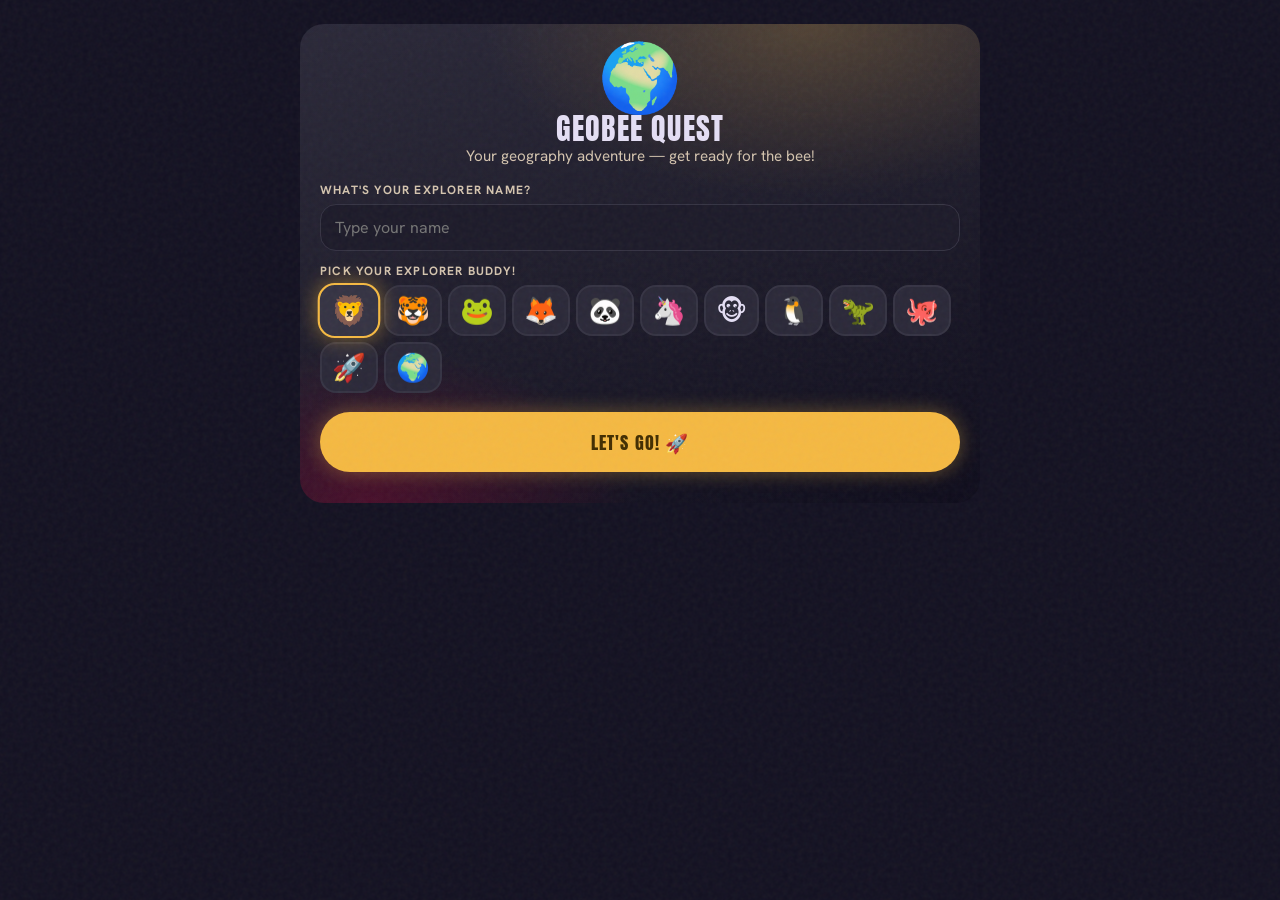
==== commit e96e77de: "v7: desktop sidebar shell layout Co-Authored-By: Claude Fable 5 <noreply@anthropic.com> Claude-Sessi" ====
--- a/geo-bee-quest/index.html
+++ b/geo-bee-quest/index.html
@@ -11,10 +11,12 @@
   <link rel="stylesheet" href="css/style.css" />
 </head>
 <body class="film-grain">
+  <aside id="sidebar" aria-label="navigation"></aside>
   <div id="app">
     <div id="screen-welcome" class="screen"></div>
     <div id="screen-home" class="screen"></div>
     <div id="screen-quiz" class="screen"></div>
+    <div id="screen-learn" class="screen"></div>
     <div id="screen-summary" class="screen"></div>
     <div id="screen-progress" class="screen"></div>
     <div id="screen-settings" class="screen"></div>
--- a/geo-bee-quest/css/style.css
+++ b/geo-bee-quest/css/style.css
@@ -369,3 +369,72 @@
   #print-sheet ul { margin-left: 20px; }
   #print-sheet li { margin: 3px 0; font-size: 11pt; }
 }
+
+/* ---- learn mode ---- */
+.learn-grid { display: grid; grid-template-columns: 1fr 1fr; gap: 10px; }
+.learn-tile {
+  display: flex; flex-direction: column; align-items: center; gap: 4px;
+  background: var(--surface-high); border: 1px solid var(--surface-highest);
+  border-radius: var(--r-md); padding: 16px 10px; min-height: 100px;
+}
+.learn-tile:hover { border-color: var(--gold); opacity: 1; }
+.learn-tile .lt-emoji { font-size: 2rem; }
+.learn-tile .lt-name { font-weight: 700; font-size: 0.92rem; text-align: center; }
+.learn-tile .lt-count { font-size: 0.72rem; font-weight: 700; letter-spacing: 0.08em; text-transform: uppercase; color: var(--gold); }
+.learn-nav { margin-top: 4px; }
+.learn-nav .big { margin: 4px 0; }
+
+/* ---- pyramid clue questions ---- */
+.clue-list { margin: 0 0 4px 20px; }
+.clue-list .clue { margin: 8px 0; font-size: 1.02rem; line-height: 1.45; animation: pop-in 0.25s ease; }
+.clue-list .clue.hidden-clue { display: none; }
+
+/* ---- desktop shell (TollyPlay sidebar pattern, ≥960px) ---- */
+#sidebar { display: none; }
+@media (min-width: 960px) {
+  body { justify-content: flex-start; }
+  #sidebar {
+    display: flex; flex-direction: column; gap: 4px; flex: none;
+    position: sticky; top: 0; height: 100vh; width: 264px;
+    background: var(--surface-low); border-right: 1px solid var(--surface-high);
+    padding: 28px 16px 20px; z-index: 60;
+  }
+  body[data-screen="screen-welcome"] #sidebar { display: none; }
+  body[data-screen="screen-welcome"] { justify-content: center; }
+  #app { max-width: 880px; margin: 0 auto; padding: 24px 32px 60px; }
+  /* quizzes and summaries read best in a narrower column */
+  #screen-quiz, #screen-summary, #screen-welcome { max-width: 680px; margin: 0 auto; }
+  .quiz-top { margin: 0 -32px 12px; padding: 10px 32px; }
+  /* the sidebar carries navigation — hide home's duplicate buttons */
+  #screen-home > button.big, #screen-home > .row { display: none; }
+  .learn-grid { grid-template-columns: repeat(auto-fill, minmax(165px, 1fr)); }
+  .coverage-grid { display: grid; grid-template-columns: 1fr 1fr; column-gap: 28px; }
+  .options:not(.flags) { grid-template-columns: 1fr 1fr; }
+  .options.flags { grid-template-columns: repeat(4, 1fr); }
+}
+.sb-logo { padding: 0 8px 14px; }
+.sb-logo .title-sheen { font-family: var(--font-display); font-size: 1.45rem; letter-spacing: 0.05em; text-transform: uppercase; }
+.sb-sub { font-size: 0.62rem; font-weight: 800; letter-spacing: 0.22em; text-transform: uppercase; color: var(--gold); margin-top: 2px; }
+.sb-nav { display: flex; flex-direction: column; gap: 2px; flex: 1; }
+.sb-nav button {
+  text-align: left; background: none; padding: 11px 14px; min-height: 44px;
+  font-size: 0.98rem; font-weight: 600; color: var(--on-variant); border-radius: var(--r);
+}
+.sb-nav button:hover { background: var(--surface-container); color: var(--on-surface); opacity: 1; }
+.sb-nav button.active {
+  background: var(--surface-container); color: var(--gold-bright);
+  box-shadow: inset 3px 0 0 var(--gold);
+}
+.sb-play { margin: 8px 0; font-size: 1.02rem !important; }
+.sb-profile {
+  display: flex; align-items: center; gap: 10px; text-align: left;
+  background: var(--surface-container); border: 1px solid var(--surface-highest);
+  padding: 10px 12px; border-radius: var(--r-md); line-height: 1.25;
+}
+.sb-profile small { color: var(--on-variant); font-size: 0.72rem; letter-spacing: 0.06em; text-transform: uppercase; }
+.sb-avatar {
+  font-size: 1.3rem; width: 42px; height: 42px; flex: none;
+  display: grid; place-items: center; border-radius: 50%;
+  background: var(--surface-highest); border: 2px solid var(--gold);
+  box-shadow: 0 0 14px rgb(245 185 66 / 0.3);
+}
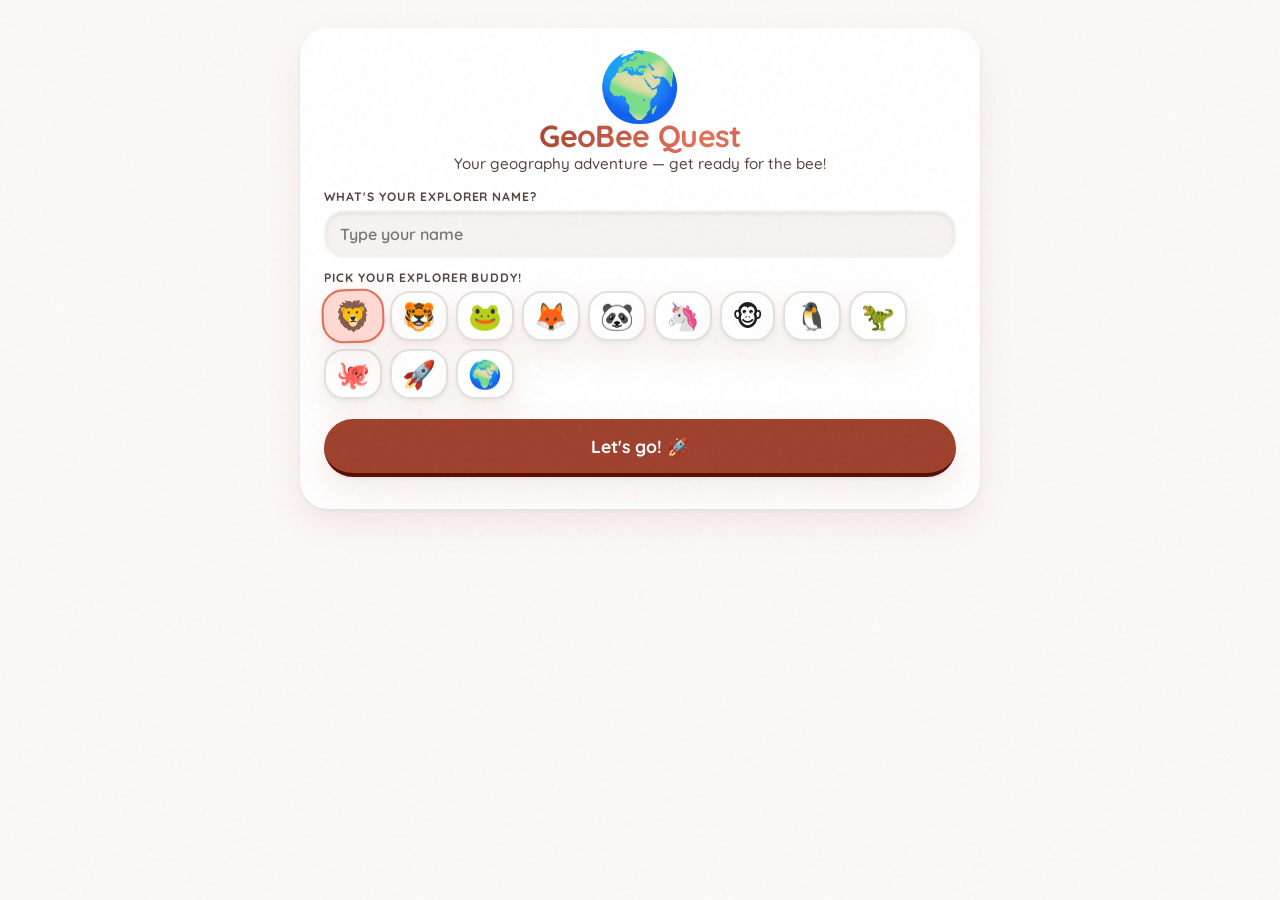
==== commit eee4b69a: "v11: Terra Explorer redesign Co-Authored-By: Claude Fable 5 <noreply@anthropic.com> Claude-Session: " ====
--- a/geo-bee-quest/index.html
+++ b/geo-bee-quest/index.html
@@ -3,11 +3,11 @@
 <head>
   <meta charset="UTF-8" />
   <meta name="viewport" content="width=device-width, initial-scale=1.0, user-scalable=no" />
-  <meta name="theme-color" content="#131121" />
+  <meta name="theme-color" content="#fcf9f8" />
   <title>GeoBee Quest 🌍</title>
   <link rel="icon" href="data:image/svg+xml,<svg xmlns='http://www.w3.org/2000/svg' viewBox='0 0 100 100'><text y='.9em' font-size='90'>🌍</text></svg>" />
   <link rel="preconnect" href="https://fonts.googleapis.com" />
-  <link href="https://fonts.googleapis.com/css2?family=Anton&family=Hanken+Grotesk:wght@400;500;700&display=swap" rel="stylesheet" />
+  <link href="https://fonts.googleapis.com/css2?family=Quicksand:wght@500;600;700&display=swap" rel="stylesheet" />
   <link rel="stylesheet" href="css/style.css" />
 </head>
 <body class="film-grain">
--- a/geo-bee-quest/css/style.css
+++ b/geo-bee-quest/css/style.css
@@ -1,440 +1,453 @@
-/* GeoBee Quest — "Night Expedition" theme.
- * Design language ported from TollyPlay's Night-Show system (design/DESIGN.md):
- * Midnight Indigo tonal layering (no drop shadows), Marquee Gold primary,
- * magenta-red urgency, emerald success, Anton display + Hanken Grotesk body,
- * full-pill buttons, glow accents, film-grain overlay, blurred overlays.
+/* GeoBee Quest — "Terra Explorer" theme.
+ * Playful Tactile design system (design brief: terra_explorer/DESIGN.md):
+ * warm paper surfaces, floating white tiles with soft double shadows,
+ * Terracotta primary with 3D "clay" buttons that sink when pressed,
+ * Sage green secondary/sticker chips, Quicksand type, MAX roundness.
  */
 * { box-sizing: border-box; margin: 0; padding: 0; }
 :root {
-  /* Night-Show palette */
-  --surface: #131121;
-  --surface-lowest: #0e0c1b;
-  --surface-low: #1c1a29;
-  --surface-container: #201e2d;
-  --surface-high: #2a2838;
-  --surface-highest: #353343;
-  --on-surface: #e5dff5;
-  --on-variant: #d4c4af;
-  --outline: #9c8f7b;
-  --outline-variant: #504535;
-
-  --gold: #f5b942;
-  --gold-bright: #ffda9c;
-  --on-gold: #422d00;
-
-  --urgent: #e4405f;
-  --urgent-deep: #a20234;
-  --urgent-soft: #ffb2b9;
-
-  --success: #34c759;
-  --success-bright: #6efa85;
-
-  --font-display: "Anton", "Arial Narrow", sans-serif;
-  --font-body: "Hanken Grotesk", "Segoe UI", system-ui, sans-serif;
-
-  --r-sm: 0.5rem; --r: 1rem; --r-md: 1.5rem; --r-lg: 2rem; --r-full: 9999px;
-}
-html { -webkit-text-size-adjust: 100%; background: var(--surface); }
+  /* Terra Explorer palette */
+  --paper: #fcf9f8;
+  --tile: #ffffff;
+  --tile-low: #f6f3f2;
+  --tile-high: #f0eded;
+  --tile-highest: #e4e2e1;
+  --ink: #1b1c1c;
+  --ink-soft: #56423e;
+  --outline: #89726d;
+  --outline-soft: #ddc0ba;
+
+  --terra: #9f402d;        /* primary — deep clay */
+  --terra-bright: #e2725b; /* primary container — salmon */
+  --terra-soft: #ffdad3;
+  --terra-deep: #5a0d02;
+
+  --sage: #56642b;
+  --sage-bright: #d6e7a1;
+  --sage-soft: #eef4d9;
+
+  --sand: #e9e2d3;
+  --error: #ba1a1a;
+  --error-soft: #ffdad6;
+  --sun: #f5c518;
+
+  --font-body: "Quicksand", "Comfortaa", "Segoe UI", system-ui, sans-serif;
+  --font-display: "Quicksand", "Comfortaa", "Segoe UI", system-ui, sans-serif;
+
+  --r-sm: 0.75rem; --r: 1.25rem; --r-md: 1.75rem; --r-lg: 2.25rem; --r-full: 9999px;
+  /* double tactile shadow: sharp close + wide diffused */
+  --shadow: 0 2px 4px rgb(27 28 28 / 0.05), 0 14px 34px rgb(159 64 45 / 0.10);
+  --shadow-lift: 0 4px 8px rgb(27 28 28 / 0.06), 0 22px 44px rgb(159 64 45 / 0.14);
+}
+html { -webkit-text-size-adjust: 100%; background: var(--paper); }
 body {
-  font-family: var(--font-body);
-  background: var(--surface);
-  min-height: 100vh; color: var(--on-surface);
+  font-family: var(--font-body); font-weight: 500;
+  background: var(--paper);
+  min-height: 100vh; color: var(--ink);
   display: flex; justify-content: center;
 }
-/* Film-grain overlay (base layer, ~5% opacity) */
+/* Paper grain (very faint) */
 body.film-grain::before {
-  content: ""; position: fixed; inset: 0; pointer-events: none; opacity: 0.05;
+  content: ""; position: fixed; inset: 0; pointer-events: none; opacity: 0.035;
   background-image: url("data:image/svg+xml,%3Csvg viewBox='0 0 200 200' xmlns='http://www.w3.org/2000/svg'%3E%3Cfilter id='n'%3E%3CfeTurbulence type='fractalNoise' baseFrequency='0.9' numOctaves='2'/%3E%3C/filter%3E%3Crect width='100%25' height='100%25' filter='url(%23n)'/%3E%3C/svg%3E");
   z-index: 50;
 }
 #app { width: 100%; max-width: 600px; padding: 14px 20px 48px; }
 
 .screen { display: none; }
-.screen.active { display: block; animation: rise 0.5s cubic-bezier(0.2, 0.7, 0.3, 1) both; }
-@keyframes rise { from { opacity: 0; transform: translateY(18px); } to { opacity: 1; transform: none; } }
+.screen.active { display: block; animation: rise 0.45s cubic-bezier(0.2, 0.7, 0.3, 1) both; }
+@keyframes rise { from { opacity: 0; transform: translateY(14px); } to { opacity: 1; transform: none; } }
 @keyframes pop-in { from { opacity: 0; transform: translateY(8px); } to { opacity: 1; transform: none; } }
 
 .card {
-  background: var(--surface-container); border-radius: var(--r-md);
-  padding: 24px 20px; margin-bottom: 16px;
+  background: var(--tile); border-radius: var(--r-md);
+  padding: 24px; margin-bottom: 18px;
+  box-shadow: var(--shadow);
 }
 
 h1 {
-  font-family: var(--font-display); font-weight: 400; font-size: 1.9rem;
-  letter-spacing: 0.04em; text-transform: uppercase; line-height: 1.15;
+  font-family: var(--font-display); font-weight: 700; font-size: 1.9rem;
+  letter-spacing: -0.02em; line-height: 1.15;
 }
 h2 {
-  font-family: var(--font-display); font-weight: 400; font-size: 1.25rem;
-  letter-spacing: 0.05em; text-transform: uppercase; color: var(--gold-bright);
+  font-family: var(--font-display); font-weight: 700; font-size: 1.3rem;
+  letter-spacing: -0.01em; color: var(--ink);
   margin-bottom: 10px;
 }
-.muted { color: var(--on-variant); font-size: 0.95rem; }
+.muted { color: var(--ink-soft); font-size: 0.95rem; }
 .center { text-align: center; }
 .title-sheen {
-  background: linear-gradient(110deg, #e5dff5 38%, #ffda9c 50%, #f5b942 55%, #e5dff5 66%);
-  background-size: 200% auto;
+  background: linear-gradient(100deg, var(--terra) 30%, var(--terra-bright) 60%, var(--terra) 90%);
   -webkit-background-clip: text; background-clip: text; color: transparent;
-  animation: sheen 5s linear infinite;
-}
-@keyframes sheen { 0% { background-position: 200% center; } 100% { background-position: -200% center; } }
-
-/* ---- buttons: full-pill, gold primary, tonal secondary ---- */
+}
+
+/* ---- buttons: thick pills, clay 3D press-to-sink ---- */
 button {
   font-family: var(--font-body); font-size: 1rem; font-weight: 700;
   border: none; border-radius: var(--r-full); cursor: pointer;
-  padding: 13px 20px; color: var(--on-surface); background: var(--surface-high);
-  transition: transform 0.12s ease, opacity 0.15s, box-shadow 0.2s;
+  padding: 13px 20px; color: var(--ink); background: var(--tile);
+  box-shadow: var(--shadow);
+  transition: transform 0.1s ease, box-shadow 0.15s ease, filter 0.15s;
   -webkit-tap-highlight-color: transparent;
   min-height: 48px;
 }
-button:hover { opacity: 0.92; }
-button:active { transform: scale(0.95); }
-button:disabled { opacity: 0.5; cursor: default; }
+button:hover { box-shadow: var(--shadow-lift); transform: translateY(-1px); }
+button:active { transform: translateY(2px); box-shadow: 0 1px 2px rgb(27 28 28 / 0.10); }
+button:disabled { opacity: 0.5; cursor: default; transform: none; }
 button.big {
-  width: 100%; margin: 7px 0; padding: 16px 20px;
-  font-family: var(--font-display); font-weight: 400; font-size: 1.15rem;
-  letter-spacing: 0.06em; text-transform: uppercase;
+  width: 100%; margin: 8px 0; padding: 16px 20px;
+  font-size: 1.1rem; font-weight: 700;
 }
 button.green {
-  background: var(--gold); color: var(--on-gold);
-  box-shadow: 0 0 18px 2px rgb(245 185 66 / 0.3);
-}
-button.violet { background: var(--surface-highest); color: var(--gold-bright); border: 1px solid var(--outline-variant); }
-button.amber { background: var(--surface-highest); color: var(--urgent-soft); border: 1px solid var(--outline-variant); }
-button.berry { background: var(--urgent-deep); color: #ffdad6; }
-button.ghost { background: var(--surface-high); color: var(--on-surface); }
-button.small { font-size: 0.85rem; padding: 8px 16px; min-height: 36px; }
-
-/* ---- hero: cinematic backdrop with marquee glows ---- */
+  background: var(--terra); color: #fff;
+  border-bottom: 4px solid var(--terra-deep);
+}
+button.green:active { border-bottom-width: 1px; }
+button.violet { background: var(--terra-soft); color: var(--terra-deep); border-bottom: 4px solid var(--outline-soft); }
+button.violet:active { border-bottom-width: 1px; }
+button.amber { background: var(--sage-bright); color: var(--sage); border-bottom: 4px solid #bdce89; }
+button.amber:active { border-bottom-width: 1px; }
+button.berry { background: var(--error-soft); color: var(--error); border-bottom: 4px solid #e7b6b1; }
+button.ghost { background: var(--tile); color: var(--ink); }
+button.small { font-size: 0.9rem; padding: 8px 16px; min-height: 38px; }
+
+/* ---- hero ---- */
 .hero {
-  text-align: center; padding-top: 20px; position: relative; overflow: hidden;
-  background:
-    radial-gradient(ellipse 80% 60% at 75% 0%, rgb(245 185 66 / 0.22), transparent 60%),
-    radial-gradient(ellipse 60% 50% at 10% 100%, rgb(162 2 52 / 0.35), transparent 65%),
-    linear-gradient(160deg, #2a2838 0%, #1c1a29 55%, #0e0c1b 100%);
+  text-align: center; padding-top: 24px; position: relative; overflow: hidden;
+  background: var(--tile);
 }
 .mascot { font-size: 4.2rem; line-height: 1; }
 .mascot.bounce { animation: floaty 6s ease-in-out infinite; display: inline-block; }
-@keyframes floaty { 0%, 100% { transform: translateY(0); } 50% { transform: translateY(-8px); } }
+@keyframes floaty { 0%, 100% { transform: translateY(0) rotate(-2deg); } 50% { transform: translateY(-8px) rotate(2deg); } }
 .rank-chip {
-  display: inline-block; background: var(--surface-container);
-  border: 1px solid var(--outline-variant);
-  border-radius: var(--r-full); padding: 5px 14px; margin: 6px 3px;
-  font-size: 0.78rem; font-weight: 700; letter-spacing: 0.1em; text-transform: uppercase;
-  color: var(--gold-bright);
-}
-.xp-bar { background: var(--surface-lowest); border-radius: var(--r-full); height: 12px; overflow: hidden; margin: 12px 0 4px; }
+  display: inline-block; background: var(--sage-bright); color: var(--sage);
+  border: 2px solid transparent;
+  border-radius: var(--r-full); padding: 5px 15px; margin: 6px 3px;
+  font-size: 0.8rem; font-weight: 700; letter-spacing: 0.05em; text-transform: uppercase;
+}
+.xp-bar { background: var(--tile-high); border-radius: var(--r-full); height: 14px; overflow: hidden; margin: 12px 0 4px; box-shadow: inset 0 2px 4px rgb(27 28 28 / 0.08); }
 .xp-bar > div {
-  background: linear-gradient(90deg, var(--gold), var(--gold-bright)); height: 100%;
+  background: var(--sage); height: 100%;
   border-radius: var(--r-full); transition: width 0.6s ease;
-  box-shadow: 0 0 12px rgb(245 185 66 / 0.5);
 }
 .due-chip {
-  display: inline-block; background: var(--surface-high); border-radius: var(--r-full);
-  padding: 4px 12px; font-size: 0.8rem; font-weight: 700; letter-spacing: 0.06em; color: var(--gold);
+  display: inline-block; background: var(--terra-soft); border-radius: var(--r-full);
+  padding: 4px 13px; font-size: 0.82rem; font-weight: 700; color: var(--terra);
 }
 
 /* ---- quiz ---- */
 .quiz-top {
   position: sticky; top: 0; z-index: 40;
   display: flex; align-items: center; justify-content: space-between;
-  gap: 8px; margin: 0 -20px 12px; padding: 10px 20px;
-  background: rgb(19 17 33 / 0.8); backdrop-filter: blur(16px); -webkit-backdrop-filter: blur(16px);
+  gap: 8px; margin: 0 -20px 14px; padding: 10px 20px;
+  background: rgb(252 249 248 / 0.85); backdrop-filter: blur(12px); -webkit-backdrop-filter: blur(12px);
 }
 .quiz-top .stat {
-  background: var(--surface-container); border-radius: var(--r-full);
-  padding: 6px 13px; font-weight: 700; font-size: 0.85rem; letter-spacing: 0.08em; color: var(--on-variant);
-}
-.icon-btn { background: var(--surface-container); color: var(--on-surface); padding: 8px 15px; min-height: 40px; font-size: 0.95rem; }
+  background: var(--tile); border-radius: var(--r-full); box-shadow: var(--shadow);
+  padding: 7px 14px; font-weight: 700; font-size: 0.9rem; color: var(--ink-soft);
+}
+.icon-btn { background: var(--tile); color: var(--ink); padding: 8px 15px; min-height: 40px; font-size: 0.95rem; }
 .topic-chip, .mode-chip {
-  display: inline-block; border-radius: var(--r-full); padding: 4px 12px;
-  font-size: 0.72rem; font-weight: 700; letter-spacing: 0.1em; text-transform: uppercase;
+  display: inline-block; border-radius: var(--r-full); padding: 4px 13px;
+  font-size: 0.76rem; font-weight: 700; letter-spacing: 0.05em; text-transform: uppercase;
   margin-bottom: 10px;
 }
-.topic-chip { background: var(--surface-high); color: var(--gold-bright); }
+/* sticker-style chips: sage border, translucent fill */
+.topic-chip { background: var(--sage-soft); color: var(--sage); border: 2px solid var(--sage-bright); }
 .mode-chip { margin-left: 6px; }
-.mode-review { background: var(--surface-high); color: var(--gold); }
-.mode-challenge { background: var(--urgent-deep); color: var(--urgent-soft); }
-.mode-reask { background: var(--surface-highest); color: var(--success-bright); }
-.prompt { font-size: 1.32rem; font-weight: 700; line-height: 1.4; margin: 6px 0 14px; }
+.mode-review { background: var(--sand); color: var(--ink-soft); border: 2px solid #d6ccb4; }
+.mode-challenge { background: var(--terra-soft); color: var(--terra); border: 2px solid #f3b8aa; }
+.mode-reask { background: var(--sage-soft); color: var(--sage); border: 2px solid var(--sage-bright); }
+.prompt { font-size: 1.35rem; font-weight: 700; line-height: 1.4; margin: 6px 0 14px; letter-spacing: -0.01em; }
 .qmedia { text-align: center; margin: 10px 0 16px; }
-.qmedia img.flag { width: min(200px, 60%); border-radius: var(--r-sm); box-shadow: 0 0 20px rgb(0 0 0 / 0.5); }
+.qmedia img.flag { width: min(200px, 60%); border-radius: var(--r-sm); box-shadow: var(--shadow); }
 .qmedia .flag-emoji { font-size: 5rem; line-height: 1; }
 
-/* Answer chips: stroked when idle, fill green/red on validation */
-.options { display: grid; gap: 10px; }
+/* Answer tiles: floating white pills that fill sage/red on validation */
+.options { display: grid; gap: 12px; }
 .options.flags { grid-template-columns: 1fr 1fr; }
 .opt {
-  background: var(--surface-high); color: var(--on-surface); text-align: left;
-  border: 1px solid var(--surface-highest); border-radius: var(--r);
-  padding: 15px 18px; font-size: 1.05rem; font-weight: 600; min-height: 52px;
-}
-.opt:hover { border-color: var(--gold); opacity: 1; }
+  background: var(--tile); color: var(--ink); text-align: left;
+  border: 2px solid transparent; border-radius: var(--r);
+  padding: 15px 18px; font-size: 1.05rem; font-weight: 600; min-height: 54px;
+  box-shadow: var(--shadow);
+}
+.opt:hover { border-color: var(--terra-bright); }
 .options.flags .opt { text-align: center; }
 .opt img.flag { width: 90%; max-width: 130px; border-radius: var(--r-sm); }
 .opt .flag-emoji { font-size: 3rem; }
 .opt.correct {
-  background: rgb(52 199 89 / 0.16); border-color: var(--success); color: var(--success-bright);
-  box-shadow: 0 0 18px 2px rgb(52 199 89 / 0.3);
+  background: var(--sage-bright); border-color: var(--sage); color: var(--sage);
 }
 .opt.wrong {
-  background: rgb(164 2 52 / 0.25); border-color: var(--urgent); color: var(--urgent-soft);
+  background: var(--error-soft); border-color: var(--error); color: var(--error);
   animation: shake 0.35s;
 }
-.opt.reveal { border-color: var(--success); color: var(--success-bright); }
+.opt.reveal { border-color: var(--sage); color: var(--sage); }
 @keyframes shake { 0%,100% { transform: translateX(0); } 25% { transform: translateX(-6px); } 75% { transform: translateX(6px); } }
 
 .typed-row { display: flex; gap: 8px; margin-top: 6px; }
 .typed-row input {
   flex: 1; min-width: 0; font-family: var(--font-body); font-size: 1.1rem; font-weight: 600;
-  padding: 12px 16px; background: var(--surface-low); color: var(--on-surface);
-  border: 1px solid var(--surface-highest); border-radius: var(--r);
-}
-.typed-row input::placeholder { color: var(--on-variant); opacity: 0.6; }
-.typed-row input:focus { outline: none; border-color: var(--gold); box-shadow: 0 0 12px rgb(245 185 66 / 0.25); }
+  padding: 12px 16px; background: var(--tile-low); color: var(--ink);
+  border: 2px solid transparent; border-radius: var(--r);
+  box-shadow: inset 0 2px 5px rgb(27 28 28 / 0.08); /* stamped into the paper */
+}
+.typed-row input::placeholder { color: var(--outline); }
+.typed-row input:focus { outline: none; border-color: var(--terra-bright); }
 
 .feedback { border-radius: var(--r); padding: 15px 17px; margin-top: 14px; animation: pop-in 0.2s ease; }
-.feedback.good { background: rgb(52 199 89 / 0.12); border: 1px solid var(--success); }
-.feedback.bad { background: rgb(164 2 52 / 0.18); border: 1px solid var(--urgent); }
-.feedback .headline { font-size: 1.12rem; font-weight: 800; }
-.feedback.good .headline { color: var(--success-bright); }
-.feedback.bad .headline { color: var(--urgent-soft); }
-.feedback .fact { margin-top: 6px; font-size: 0.95rem; color: var(--on-variant); }
-.feedback .xp-gain { color: var(--gold); font-weight: 800; }
+.feedback.good { background: var(--sage-soft); border: 2px solid var(--sage-bright); }
+.feedback.bad { background: var(--error-soft); border: 2px solid #e7b6b1; }
+.feedback .headline { font-size: 1.12rem; font-weight: 700; }
+.feedback.good .headline { color: var(--sage); }
+.feedback.bad .headline { color: var(--error); }
+.feedback .fact { margin-top: 6px; font-size: 0.95rem; color: var(--ink-soft); }
+.feedback .xp-gain { color: var(--terra); font-weight: 700; }
 
 .teach { text-align: center; padding: 10px 0; }
 .teach .new-tag {
-  display: inline-block; background: var(--surface-highest); border: 1px solid var(--gold);
-  color: var(--gold-bright); border-radius: var(--r-full); padding: 4px 14px;
-  font-size: 0.75rem; font-weight: 700; letter-spacing: 0.12em; text-transform: uppercase;
-  margin-bottom: 12px; box-shadow: 0 0 18px 2px rgb(245 185 66 / 0.3);
+  display: inline-block; background: var(--terra-soft); border: 2px solid var(--terra-bright);
+  color: var(--terra); border-radius: var(--r-full); padding: 4px 14px;
+  font-size: 0.78rem; font-weight: 700; letter-spacing: 0.06em; text-transform: uppercase;
+  margin-bottom: 12px;
 }
 .teach .teach-main {
-  font-family: var(--font-display); font-weight: 400; font-size: 1.6rem;
-  letter-spacing: 0.03em; line-height: 1.3; margin-bottom: 10px; color: var(--gold-bright);
-}
-.teach .fact { color: var(--on-variant); margin-bottom: 8px; }
+  font-family: var(--font-display); font-weight: 700; font-size: 1.55rem;
+  letter-spacing: -0.01em; line-height: 1.3; margin-bottom: 10px; color: var(--terra);
+}
+.teach .fact { color: var(--ink-soft); margin-bottom: 8px; }
 
 /* ---- summary ---- */
 .stars { font-size: 3.2rem; letter-spacing: 6px; }
-.summary-line { font-size: 1.15rem; font-weight: 800; margin: 6px 0; }
-.summary-line, .score-display { font-variant-numeric: tabular-nums; }
+.summary-line { font-size: 1.15rem; font-weight: 700; margin: 6px 0; font-variant-numeric: tabular-nums; }
 .event-chip {
-  display: inline-block; background: var(--surface-highest); border: 1px solid var(--outline-variant);
+  display: inline-block; background: var(--sage-soft); border: 2px solid var(--sage-bright);
   border-radius: var(--r-full); padding: 6px 14px; margin: 4px; font-weight: 700; font-size: 0.9rem;
-  color: var(--gold-bright);
+  color: var(--sage);
 }
 
 /* ---- progress (parent view) ---- */
 .topic-row { margin-bottom: 16px; }
 .topic-head { display: flex; justify-content: space-between; align-items: baseline; font-weight: 700; }
-.tier-stars { color: var(--gold); font-size: 0.9rem; letter-spacing: 0.08em; }
-.bar { background: var(--surface-lowest); height: 12px; border-radius: var(--r-full); overflow: hidden; margin: 6px 0; display: flex; }
-.bar .seg-mastered { background: var(--success); height: 100%; }
-.bar .seg-known { background: rgb(52 199 89 / 0.45); height: 100%; }
-.bar .seg-learning { background: var(--gold); height: 100%; }
-.counts { font-size: 0.84rem; color: var(--on-variant); }
-.weak-list { margin: 6px 0 0 0; padding-left: 18px; font-size: 0.9rem; color: var(--on-variant); }
-.badge-grid { display: flex; flex-wrap: wrap; gap: 8px; }
+.tier-stars { color: var(--terra-bright); font-size: 0.9rem; letter-spacing: 0.08em; }
+.bar { background: var(--tile-high); height: 13px; border-radius: var(--r-full); overflow: hidden; margin: 6px 0; display: flex; box-shadow: inset 0 2px 4px rgb(27 28 28 / 0.07); }
+.bar .seg-mastered { background: var(--sage); height: 100%; }
+.bar .seg-known { background: #a9bd6b; height: 100%; }
+.bar .seg-learning { background: var(--terra-bright); height: 100%; }
+.counts { font-size: 0.84rem; color: var(--ink-soft); }
+.weak-list { margin: 6px 0 0 0; padding-left: 18px; font-size: 0.9rem; color: var(--ink-soft); }
+.badge-grid { display: flex; flex-wrap: wrap; gap: 10px; }
 .badge-tile {
-  background: var(--surface-high); border: 1px solid var(--outline-variant);
-  border-radius: var(--r); padding: 9px 12px; text-align: center; min-width: 86px;
-}
-.badge-tile.locked { filter: grayscale(1); opacity: 0.35; }
+  background: var(--tile); border: 2px solid var(--tile-highest);
+  border-radius: var(--r); padding: 10px 12px; text-align: center; min-width: 88px;
+  box-shadow: var(--shadow);
+}
+.badge-tile.locked { filter: grayscale(1); opacity: 0.45; box-shadow: none; background: var(--tile-low); }
 .badge-tile .b-emoji { font-size: 1.6rem; }
-.badge-tile .b-name { font-size: 0.72rem; font-weight: 700; letter-spacing: 0.05em; text-transform: uppercase; color: var(--on-variant); }
+.badge-tile .b-name { font-size: 0.72rem; font-weight: 700; letter-spacing: 0.04em; text-transform: uppercase; color: var(--ink-soft); }
 
 /* ---- settings ---- */
 .field { margin: 12px 0; }
 .field label {
-  font-size: 0.75rem; font-weight: 700; letter-spacing: 0.1em; text-transform: uppercase;
-  color: var(--on-variant); display: block; margin-bottom: 6px;
+  font-size: 0.76rem; font-weight: 700; letter-spacing: 0.08em; text-transform: uppercase;
+  color: var(--ink-soft); display: block; margin-bottom: 6px;
 }
 .field input[type="text"], .field input[type="email"], .field input[type="password"],
 .field input[type="date"], .field textarea {
-  width: 100%; font-family: var(--font-body); font-size: 1rem; padding: 12px 14px;
-  background: var(--surface-low); color: var(--on-surface);
-  border: 1px solid var(--surface-highest); border-radius: var(--r);
-  color-scheme: dark;
-}
-.field input:focus, .field textarea:focus { outline: none; border-color: var(--gold); }
-.toggle-row { display: flex; align-items: center; justify-content: space-between; padding: 11px 0; border-bottom: 1px solid var(--surface-highest); }
+  width: 100%; font-family: var(--font-body); font-size: 1rem; font-weight: 600; padding: 12px 14px;
+  background: var(--tile-low); color: var(--ink);
+  border: 2px solid transparent; border-radius: var(--r);
+  box-shadow: inset 0 2px 5px rgb(27 28 28 / 0.08);
+  color-scheme: light;
+}
+.field input:focus, .field textarea:focus { outline: none; border-color: var(--terra-bright); }
+.toggle-row { display: flex; align-items: center; justify-content: space-between; padding: 11px 0; border-bottom: 2px dashed var(--tile-highest); }
 .toggle-row:last-child { border-bottom: none; }
 .toggle-row .t-label { font-weight: 600; font-size: 0.98rem; }
-.switch { position: relative; width: 52px; height: 30px; flex: none; }
+.switch { position: relative; width: 54px; height: 32px; flex: none; }
 .switch input { opacity: 0; width: 0; height: 0; }
-.switch span { position: absolute; inset: 0; background: var(--surface-highest); border-radius: var(--r-full); transition: 0.2s; cursor: pointer; }
+.switch span { position: absolute; inset: 0; background: var(--tile-highest); border-radius: var(--r-full); transition: 0.2s; cursor: pointer; box-shadow: inset 0 2px 4px rgb(27 28 28 / 0.1); }
 .switch span::before {
   content: ""; position: absolute; width: 24px; height: 24px; border-radius: 50%;
-  background: var(--on-variant); top: 3px; left: 3px; transition: 0.2s;
-}
-.switch input:checked + span { background: var(--gold); box-shadow: 0 0 12px rgb(245 185 66 / 0.4); }
-.switch input:checked + span::before { transform: translateX(22px); background: var(--on-gold); }
+  background: var(--tile); top: 4px; left: 4px; transition: 0.2s; box-shadow: 0 2px 4px rgb(27 28 28 / 0.2);
+}
+.switch input:checked + span { background: var(--sage); }
+.switch input:checked + span::before { transform: translateX(22px); }
 
 .row { display: flex; gap: 8px; flex-wrap: wrap; }
 .row > button { flex: 1; }
-.note { font-size: 0.85rem; color: var(--on-variant); margin-top: 6px; }
-.sync-ok { color: var(--success-bright); font-weight: 700; }
-.sync-warn { color: var(--gold); font-weight: 700; }
-textarea { background: var(--surface-low); color: var(--on-surface); border: 1px solid var(--surface-highest); border-radius: var(--r); padding: 10px 12px; font-family: var(--font-body); }
+.note { font-size: 0.85rem; color: var(--ink-soft); margin-top: 6px; }
+.sync-ok { color: var(--sage); font-weight: 700; }
+.sync-warn { color: var(--terra); font-weight: 700; }
+textarea { background: var(--tile-low); color: var(--ink); border: 2px solid transparent; border-radius: var(--r); padding: 10px 12px; font-family: var(--font-body); box-shadow: inset 0 2px 5px rgb(27 28 28 / 0.08); }
 
 /* ---- confetti ---- */
 .confetti { position: fixed; top: -40px; font-size: 1.6rem; pointer-events: none; z-index: 99; animation: fall linear forwards; }
 @keyframes fall { to { transform: translateY(110vh) rotate(720deg); opacity: 0.7; } }
 
-/* ---- maps: night atlas ---- */
-.map-svg { width: 100%; height: auto; background: var(--surface-lowest); border-radius: var(--r); }
-.map-svg path { fill: var(--surface-highest); stroke: var(--surface-lowest); stroke-width: 1; }
+/* ---- maps: paper atlas ---- */
+.map-svg { width: 100%; height: auto; background: #cfe4ee; border-radius: var(--r); box-shadow: var(--shadow); }
+.map-svg path { fill: var(--sand); stroke: #c9bda2; stroke-width: 1; }
 .map-svg.world path { stroke-width: 0.6; }
 .map-svg path.hl {
-  fill: var(--gold); stroke: var(--gold-bright); stroke-width: 1.5;
-  filter: drop-shadow(0 0 6px rgb(245 185 66 / 0.7));
+  fill: var(--terra-bright); stroke: var(--terra); stroke-width: 1.5;
+  filter: drop-shadow(0 2px 4px rgb(159 64 45 / 0.5));
 }
 .map-svg.clickable path { cursor: pointer; }
-.map-svg.clickable path:hover { fill: var(--outline); }
+.map-svg.clickable path:hover { fill: var(--sage-bright); }
 .map-svg path.good {
-  fill: var(--success); stroke: var(--success-bright);
-  filter: drop-shadow(0 0 6px rgb(52 199 89 / 0.7)); animation: map-pop 0.5s ease;
-}
-.map-svg path.bad { fill: var(--urgent); stroke: var(--urgent-soft); animation: shake 0.35s; }
+  fill: #8fae4f; stroke: var(--sage);
+  filter: drop-shadow(0 2px 4px rgb(86 100 43 / 0.5)); animation: map-pop 0.5s ease;
+}
+.map-svg path.bad { fill: var(--error-soft); stroke: var(--error); animation: shake 0.35s; }
 @keyframes map-pop { 0% { opacity: 0.3; } 50% { opacity: 1; } }
-.pulse-ring { fill: none; stroke: var(--gold); stroke-width: 3; animation: pulse-ring 1.2s ease-out infinite; pointer-events: none; }
+.pulse-ring { fill: none; stroke: var(--terra); stroke-width: 3; animation: pulse-ring 1.2s ease-out infinite; pointer-events: none; }
 @keyframes pulse-ring { 0% { r: 14; opacity: 1; } 100% { r: 34; opacity: 0; } }
 
 /* ---- fun layer ---- */
-.avatar-grid { display: flex; flex-wrap: wrap; gap: 6px; }
+.avatar-grid { display: flex; flex-wrap: wrap; gap: 8px; }
 .avatar-pick {
-  font-size: 1.7rem; background: var(--surface-high); border: 2px solid var(--surface-highest);
-  border-radius: var(--r); padding: 6px 10px; min-height: 48px;
+  font-size: 1.7rem; background: var(--tile); border: 2px solid var(--tile-highest);
+  border-radius: var(--r); padding: 6px 10px; min-height: 48px; box-shadow: var(--shadow);
 }
 .avatar-pick.sel {
-  border-color: var(--gold); background: var(--surface-highest);
-  box-shadow: 0 0 18px 2px rgb(245 185 66 / 0.4); transform: scale(1.08);
+  border-color: var(--terra-bright); background: var(--terra-soft);
+  transform: scale(1.08) rotate(-2deg);
 }
 .avatar-chip {
-  position: absolute; top: 12px; right: 12px; z-index: 2; font-size: 1.4rem;
-  background: var(--surface-highest); border: 2px solid var(--gold); border-radius: 50%;
+  position: absolute; top: 14px; right: 14px; z-index: 2; font-size: 1.4rem;
+  background: var(--tile); border: 3px solid var(--terra-bright); border-radius: 50%;
   width: 48px; height: 48px; min-height: 48px; padding: 0;
-  box-shadow: 0 0 18px 2px rgb(245 185 66 / 0.3);
 }
 .hero { position: relative; }
 .celebrate-overlay {
-  position: fixed; inset: 0; background: rgb(14 12 27 / 0.6); z-index: 90;
-  backdrop-filter: blur(20px); -webkit-backdrop-filter: blur(20px);
+  position: fixed; inset: 0; background: rgb(27 28 28 / 0.35); z-index: 90;
+  backdrop-filter: blur(10px); -webkit-backdrop-filter: blur(10px);
   display: flex; align-items: center; justify-content: center; animation: pop-in 0.2s ease; padding: 20px;
 }
 .celebrate-box {
-  background: var(--surface-high); border-radius: var(--r-lg); padding: 28px 24px; text-align: center;
+  background: var(--tile); border-radius: var(--r-lg); padding: 28px 24px; text-align: center;
   max-width: 480px; width: 100%; max-height: 84vh; overflow-y: auto;
-  box-shadow: 0 0 25px rgb(245 185 66 / 0.5);
+  box-shadow: var(--shadow-lift);
 }
 .celebrate-box .c-emoji { font-size: 4.5rem; animation: floaty 1.6s ease-in-out infinite; display: inline-block; }
-.celebrate-box h1 { color: var(--gold-bright); }
-.profile-list { display: flex; flex-direction: column; gap: 8px; margin-top: 12px; }
-.sticker-grid { display: flex; flex-wrap: wrap; gap: 6px; justify-content: center; margin: 12px 0; }
-.sticker { font-size: 1.9rem; background: var(--surface-highest); border: 1px solid var(--outline-variant); border-radius: var(--r-sm); padding: 5px 8px; }
-.sticker.locked { filter: grayscale(1); opacity: 0.3; }
-.coach { border: 1px solid var(--outline-variant); position: relative; }
+.celebrate-box h1 { color: var(--terra); }
+.profile-list { display: flex; flex-direction: column; gap: 10px; margin-top: 12px; }
+.sticker-grid { display: flex; flex-wrap: wrap; gap: 8px; justify-content: center; margin: 12px 0; }
+.sticker {
+  font-size: 1.9rem; background: var(--tile); border: 2px solid var(--tile-highest);
+  border-radius: var(--r-sm); padding: 6px 9px; box-shadow: var(--shadow);
+  transform: rotate(-2deg);
+}
+.sticker:nth-child(even) { transform: rotate(2deg); }
+.sticker.locked {
+  filter: grayscale(1); opacity: 0.35; box-shadow: none; transform: none;
+  background: repeating-linear-gradient(45deg, var(--tile-low), var(--tile-low) 6px, var(--tile-high) 6px, var(--tile-high) 12px);
+}
+.coach { background: var(--tile); border: 2px dashed var(--sage-bright); position: relative; }
 .coach::before {
-  content: "COACH"; position: absolute; top: -9px; left: 18px;
-  background: var(--gold); color: var(--on-gold); border-radius: var(--r-full);
-  font-size: 0.62rem; font-weight: 800; letter-spacing: 0.14em; padding: 2px 10px;
+  content: "COACH"; position: absolute; top: -11px; left: 18px;
+  background: var(--sage); color: #fff; border-radius: var(--r-full);
+  font-size: 0.64rem; font-weight: 700; letter-spacing: 0.14em; padding: 3px 12px;
 }
 .coach-line { font-size: 0.98rem; margin: 4px 0; }
-.coach-line b { color: var(--gold-bright); }
-.quest-bar { display: flex; align-items: center; gap: 10px; margin-top: 10px; font-weight: 700; font-size: 0.85rem; letter-spacing: 0.04em; color: var(--on-variant); }
-#btn-mic.listening { animation: glowPulse 1s infinite; background: var(--urgent-deep); color: var(--urgent-soft); }
-@keyframes glowPulse {
-  0%, 100% { box-shadow: 0 0 18px 2px rgb(245 185 66 / 0.25); }
-  50% { box-shadow: 0 0 32px 8px rgb(245 185 66 / 0.45); }
-}
+.coach-line b { color: var(--terra); }
+.quest-bar { display: flex; align-items: center; gap: 10px; margin-top: 10px; font-weight: 700; font-size: 0.88rem; color: var(--ink-soft); }
+#btn-mic.listening { animation: pulse 1s infinite; background: var(--error-soft); color: var(--error); }
+@keyframes pulse { 0%, 100% { transform: scale(1); } 50% { transform: scale(1.1); } }
 
 @media (prefers-reduced-motion: reduce) {
-  .title-sheen, .mascot.bounce, .celebrate-box .c-emoji, .pulse-ring, #btn-mic.listening, .screen.active { animation: none; }
+  .mascot.bounce, .celebrate-box .c-emoji, .pulse-ring, #btn-mic.listening, .screen.active { animation: none; }
 }
 @media (max-width: 380px) {
   .prompt { font-size: 1.15rem; }
   .options.flags { grid-template-columns: 1fr; }
 }
 
-/* ---- print review sheet (always light) ---- */
+/* ---- print review sheet ---- */
 #print-sheet { display: none; }
 @media print {
   body { background: #fff; display: block; }
   body.film-grain::before { display: none; }
-  #app, .confetti, .celebrate-overlay { display: none !important; }
+  #app, #sidebar, .confetti, .celebrate-overlay { display: none !important; }
   #print-sheet { display: block !important; font-family: Georgia, serif; color: #000; padding: 24px; }
-  #print-sheet h1 { font-size: 20pt; margin-bottom: 4px; font-family: Georgia, serif; text-transform: none; }
-  #print-sheet h2 { font-size: 14pt; margin: 14px 0 4px; font-family: Georgia, serif; color: #000; text-transform: none; }
+  #print-sheet h1 { font-size: 20pt; margin-bottom: 4px; font-family: Georgia, serif; }
+  #print-sheet h2 { font-size: 14pt; margin: 14px 0 4px; font-family: Georgia, serif; color: #000; }
   #print-sheet ul { margin-left: 20px; }
   #print-sheet li { margin: 3px 0; font-size: 11pt; }
 }
-
-/* ---- learn mode ---- */
-.learn-grid { display: grid; grid-template-columns: 1fr 1fr; gap: 10px; }
-.learn-tile {
-  display: flex; flex-direction: column; align-items: center; gap: 4px;
-  background: var(--surface-high); border: 1px solid var(--surface-highest);
-  border-radius: var(--r-md); padding: 16px 10px; min-height: 100px;
-}
-.learn-tile:hover { border-color: var(--gold); opacity: 1; }
-.learn-tile .lt-emoji { font-size: 2rem; }
-.learn-tile .lt-name { font-weight: 700; font-size: 0.92rem; text-align: center; }
-.learn-tile .lt-count { font-size: 0.72rem; font-weight: 700; letter-spacing: 0.08em; text-transform: uppercase; color: var(--gold); }
-.learn-nav { margin-top: 4px; }
-.learn-nav .big { margin: 4px 0; }
 
 /* ---- pyramid clue questions ---- */
 .clue-list { margin: 0 0 4px 20px; }
 .clue-list .clue { margin: 8px 0; font-size: 1.02rem; line-height: 1.45; animation: pop-in 0.25s ease; }
 .clue-list .clue.hidden-clue { display: none; }
 
-/* ---- desktop shell (TollyPlay sidebar pattern, ≥960px) ---- */
+/* ---- desktop shell (>=960px): white sidebar, salmon active pill ---- */
 #sidebar { display: none; }
 @media (min-width: 960px) {
   body { justify-content: flex-start; }
   #sidebar {
     display: flex; flex-direction: column; gap: 4px; flex: none;
     position: sticky; top: 0; height: 100vh; width: 264px;
-    background: var(--surface-low); border-right: 1px solid var(--surface-high);
+    background: var(--tile); border-right: 2px solid var(--tile-high);
     padding: 28px 16px 20px; z-index: 60;
   }
   body[data-screen="screen-welcome"] #sidebar { display: none; }
   body[data-screen="screen-welcome"] { justify-content: center; }
-  #app { max-width: 880px; margin: 0 auto; padding: 24px 32px 60px; }
-  /* quizzes and summaries read best in a narrower column */
+  #app { max-width: 880px; margin: 0 auto; padding: 28px 32px 60px; }
   #screen-quiz, #screen-summary, #screen-welcome { max-width: 680px; margin: 0 auto; }
-  .quiz-top { margin: 0 -32px 12px; padding: 10px 32px; }
-  /* the sidebar carries navigation — hide home's duplicate buttons */
+  .quiz-top { margin: 0 -32px 14px; padding: 10px 32px; }
   #screen-home > button.big, #screen-home > .row { display: none; }
   .learn-grid { grid-template-columns: repeat(auto-fill, minmax(165px, 1fr)); }
   .coverage-grid { display: grid; grid-template-columns: 1fr 1fr; column-gap: 28px; }
   .options:not(.flags) { grid-template-columns: 1fr 1fr; }
   .options.flags { grid-template-columns: repeat(4, 1fr); }
 }
-.sb-logo { padding: 0 8px 14px; }
-.sb-logo .title-sheen { font-family: var(--font-display); font-size: 1.45rem; letter-spacing: 0.05em; text-transform: uppercase; }
-.sb-sub { font-size: 0.62rem; font-weight: 800; letter-spacing: 0.22em; text-transform: uppercase; color: var(--gold); margin-top: 2px; }
-.sb-nav { display: flex; flex-direction: column; gap: 2px; flex: 1; }
+.sb-logo { padding: 0 8px 16px; display: flex; align-items: center; gap: 10px; }
+.sb-logo .title-sheen {
+  font-family: var(--font-display); font-weight: 700; font-size: 1.35rem; letter-spacing: -0.01em;
+  background: none; color: var(--terra); -webkit-text-fill-color: var(--terra);
+}
+.sb-sub { font-size: 0.62rem; font-weight: 700; letter-spacing: 0.2em; text-transform: uppercase; color: var(--outline); margin-top: 2px; }
+.sb-nav { display: flex; flex-direction: column; gap: 6px; flex: 1; }
 .sb-nav button {
-  text-align: left; background: none; padding: 11px 14px; min-height: 44px;
-  font-size: 0.98rem; font-weight: 600; color: var(--on-variant); border-radius: var(--r);
-}
-.sb-nav button:hover { background: var(--surface-container); color: var(--on-surface); opacity: 1; }
+  text-align: left; background: none; box-shadow: none; padding: 12px 16px; min-height: 46px;
+  font-size: 0.98rem; font-weight: 600; color: var(--ink); border-radius: var(--r-full);
+}
+.sb-nav button:hover { background: var(--tile-low); transform: none; box-shadow: none; }
 .sb-nav button.active {
-  background: var(--surface-container); color: var(--gold-bright);
-  box-shadow: inset 3px 0 0 var(--gold);
-}
-.sb-play { margin: 8px 0; font-size: 1.02rem !important; }
+  background: var(--terra-bright); color: #fff;
+  box-shadow: 0 6px 14px rgb(226 114 91 / 0.4);
+}
+.sb-play { margin: 10px 0; font-size: 1rem !important; }
 .sb-profile {
   display: flex; align-items: center; gap: 10px; text-align: left;
-  background: var(--surface-container); border: 1px solid var(--surface-highest);
+  background: var(--tile); border: 2px solid var(--tile-high);
   padding: 10px 12px; border-radius: var(--r-md); line-height: 1.25;
-}
-.sb-profile small { color: var(--on-variant); font-size: 0.72rem; letter-spacing: 0.06em; text-transform: uppercase; }
+  box-shadow: var(--shadow);
+}
+.sb-profile small { color: var(--ink-soft); font-size: 0.7rem; letter-spacing: 0.05em; text-transform: uppercase; font-weight: 700; }
 .sb-avatar {
   font-size: 1.3rem; width: 42px; height: 42px; flex: none;
   display: grid; place-items: center; border-radius: 50%;
-  background: var(--surface-highest); border: 2px solid var(--gold);
-  box-shadow: 0 0 14px rgb(245 185 66 / 0.3);
-}
+  background: var(--terra-soft); border: 2px solid var(--terra-bright);
+}
+
+/* ---- learn mode ---- */
+.learn-grid { display: grid; grid-template-columns: 1fr 1fr; gap: 12px; }
+.learn-tile {
+  display: flex; flex-direction: column; align-items: center; gap: 4px;
+  background: var(--tile); border: 2px solid transparent;
+  border-radius: var(--r-md); padding: 16px 10px; min-height: 104px;
+  box-shadow: var(--shadow);
+}
+.learn-tile:hover { border-color: var(--sage-bright); }
+.learn-tile:nth-child(3n) { transform: rotate(0.6deg); }
+.learn-tile:nth-child(3n+1) { transform: rotate(-0.6deg); }
+.learn-tile:hover { transform: rotate(0deg) translateY(-2px); }
+.learn-tile .lt-emoji { font-size: 2rem; }
+.learn-tile .lt-name { font-weight: 700; font-size: 0.92rem; text-align: center; }
+.learn-tile .lt-count { font-size: 0.7rem; font-weight: 700; letter-spacing: 0.06em; text-transform: uppercase; color: var(--sage); }
+.learn-nav { margin-top: 4px; }
+.learn-nav .big { margin: 4px 0; }
